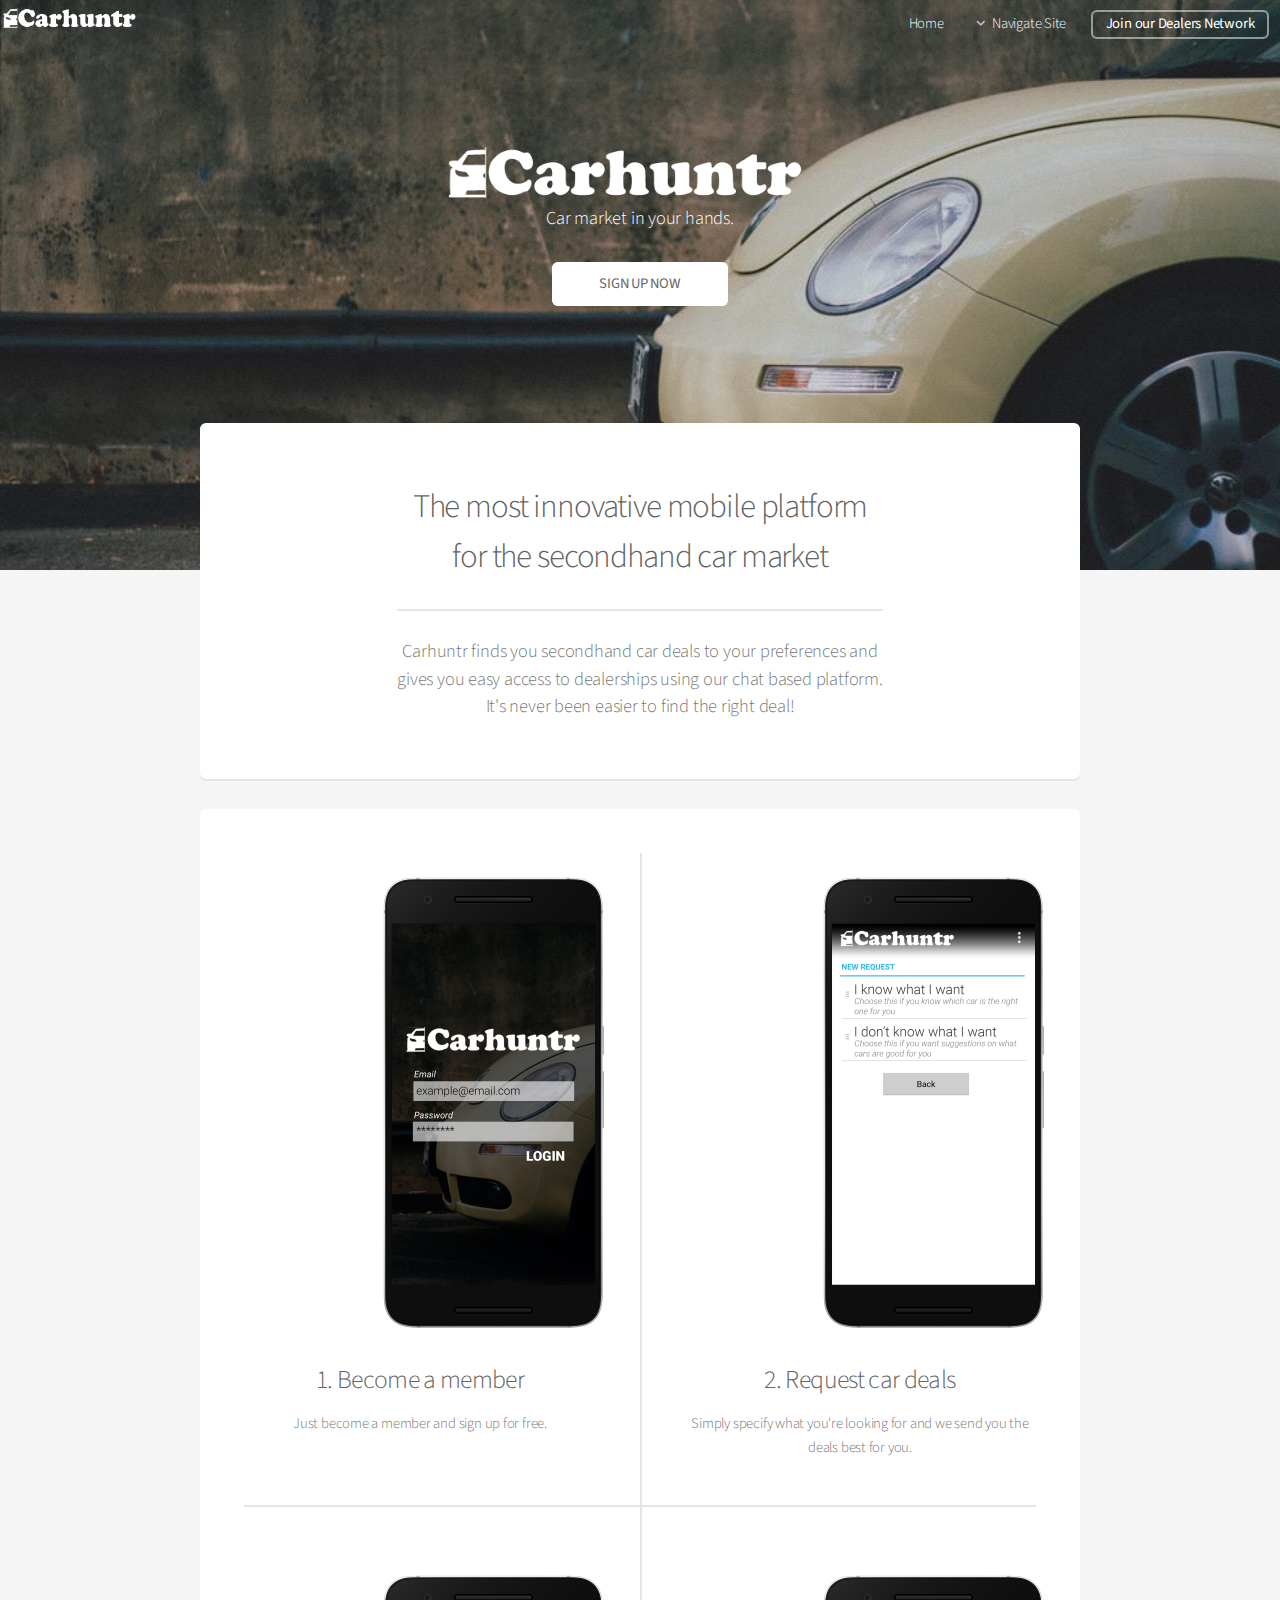
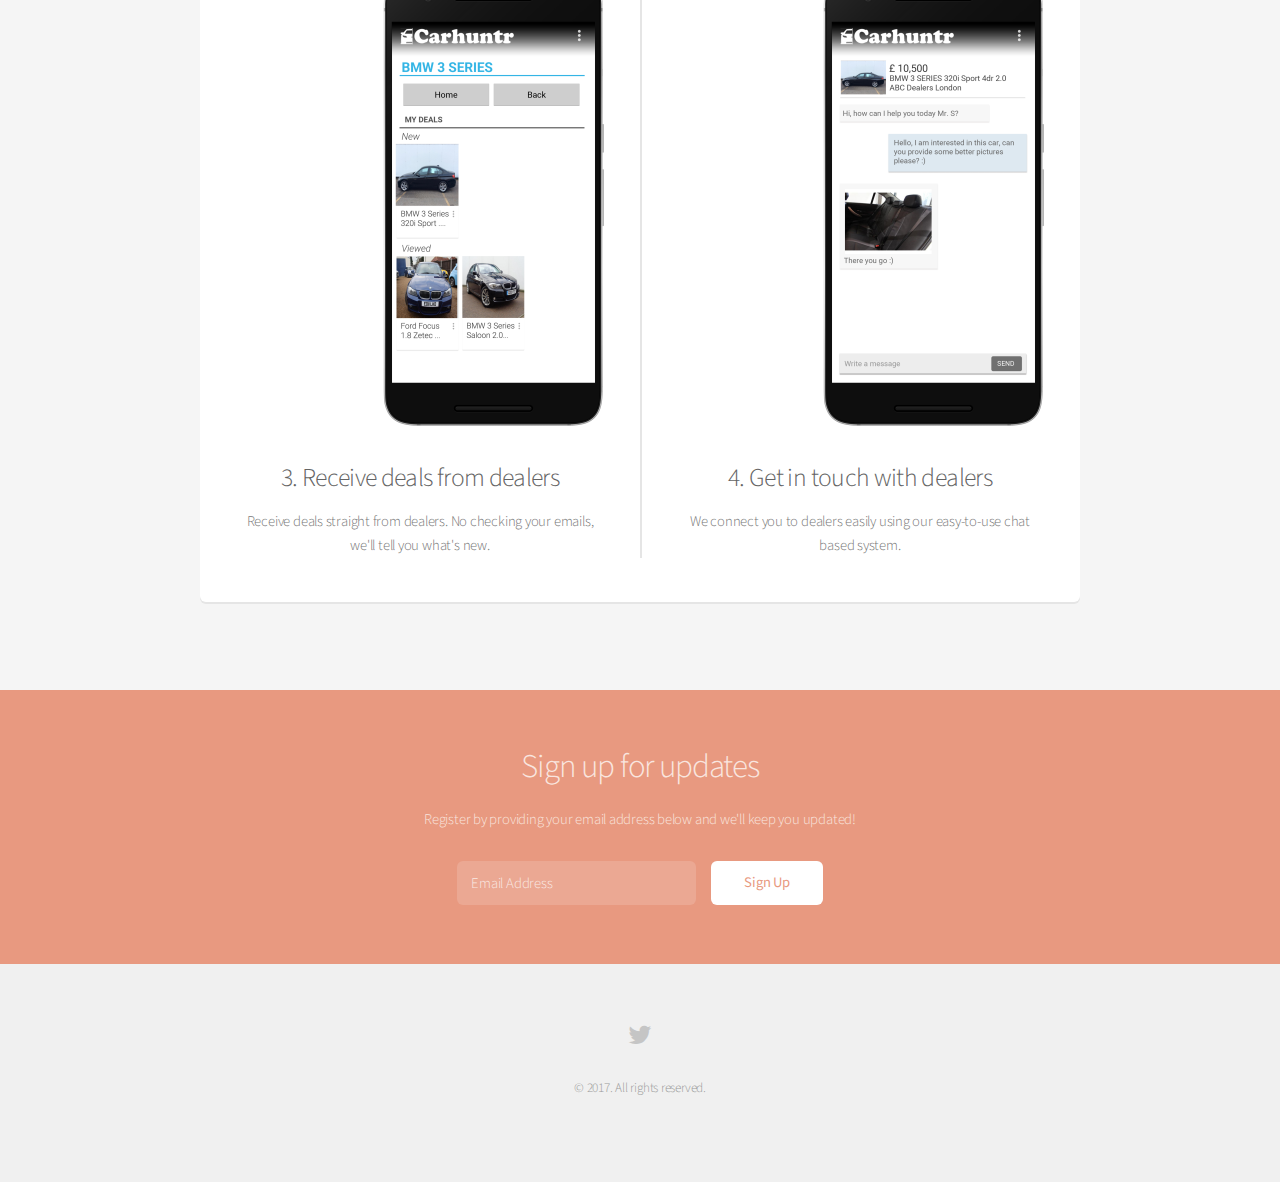
==== index.html @ e70dd23d "All new" ====
<!DOCTYPE HTML>

<html>
	<head>
		<title>HomePage - Carhuntr</title>
		<meta charset="utf-8" />
		<meta name="viewport" content="width=device-width, initial-scale=1" />
		<!--[if lte IE 8]><script src="assets/js/ie/html5shiv.js"></script><![endif]-->
		<link rel="stylesheet" href="assets/css/main.css" />
		<!--[if lte IE 8]><link rel="stylesheet" href="assets/css/ie8.css" /><![endif]-->
	</head>
	<body class="landing">
		<div id="page-wrapper">

			<!-- Header -->
				<header id="header" class="alt">
					<img src="images/logo1_bw.png" alt="Carhuntr" style="width:150px;height:20px;">
					<nav id="nav">
						<ul>
							<li><a href="index.html">Home</a></li>
							<li>
								<a href="#" class="icon fa-angle-down">Navigate Site</a>
								<ul>
									<li><a href="howitworks.html">How it works</a></li>
									<li><a href="contact.html">Contact us</a></li>
									<li><a href="about.html">About us</a></li>
								</ul>
							</li>
							<li><a href="dealersnetwork.html" class="button">Join our Dealers Network</a></li>
						</ul>
					</nav>
				</header>

			<!-- Banner -->
				<section id="banner">
					<img src="images/logo1_bw.png" alt="Carhuntr" style="width:400px;height:51px;">
					<!-- <h2>Carhuntr</h2> -->
					<p>Car market in your hands.</p>
					<ul class="actions">
						<li><a href="#cta" class="button special">SIGN UP NOW</a></li>
						<!-- <li><a href="#" class="button"> For Dealerships</a></li> -->
					</ul>
				</section>

			<!-- Main -->
				<section id="main" class="container">

					<section class="box special">
						<header class="major">
							<h2>The most innovative mobile platform
							<br />
							for the secondhand car market</h2>
							<p>Carhuntr finds you secondhand car deals to your preferences and<br />
							gives you easy access to dealerships using our chat based platform.<br />
							It's never been easier to find the right deal!</p>
						</header>
						<!-- <span class="image featured"><img src="images/cars01.jpg" alt="" /></span> -->
					</section>

					<section class="box special features">
						<div class="features-row">
							<section>
								<!-- <span class="icon major fa-bolt accent2"></span> -->
								<img src="images/loginscreen.png" alt="" style="width:500px;height:500px;">
								<h3>1. Become a member</h3>
								<p>Just become a member and sign up for free.</p>
							</section>
							<section>
								<!-- <span class="icon major fa-area-chart accent3"></span> -->
								<img src="images/requests.png" alt="" style="width:500px;height:500px;">
								<h3>2. Request car deals</h3>
								<p>Simply specify what you're looking for and we send you the deals best for you.</p>
							</section>
						</div>
						<div class="features-row">
							<section>
								<!-- <span class="icon major fa-cloud accent4"></span> -->
								<img src="images/deals.png" alt="" style="width:500px;height:500px;">
								<h3>3. Receive deals from dealers</h3>
								<p>Receive deals straight from dealers. No checking your emails, we'll tell you what's new.</p>
							</section>
							<section>
								<!-- <span class="icon major fa-lock accent5"></span> -->
								<img src="images/chats.png" alt="" style="width:500px;height:500px;">
								<h3>4. Get in touch with dealers</h3>
								<p>We connect you to dealers easily using our easy-to-use chat based system.</p>
							</section>
						</div>
					</section>
				</section>

			<!-- CTA -->
				<section id="cta">

					<h2>Sign up for updates</h2>
					<p>Register by providing your email address below and we'll keep you updated! </p>

					<form>
						<div class="row uniform 50%">
							<div class="8u 12u(mobilep)">
								<input type="email" name="email" id="email" placeholder="Email Address" />
							</div>
							<div class="4u 12u(mobilep)">
								<input type="submit" value="Sign Up" class="fit" />
							</div>
						</div>
					</form>

				</section>

			<!-- Footer -->
				<footer id="footer">
					<ul class="icons">
						<li><a href="#" class="icon fa-twitter"><span class="label">Twitter</span></a></li>
						<!-- <li><a href="#" class="icon fa-facebook"><span class="label">Facebook</span></a></li>
						<li><a href="#" class="icon fa-instagram"><span class="label">Instagram</span></a></li>
						<li><a href="#" class="icon fa-github"><span class="label">Github</span></a></li>
						<li><a href="#" class="icon fa-dribbble"><span class="label">Dribbble</span></a></li>
						<li><a href="#" class="icon fa-google-plus"><span class="label">Google+</span></a></li> -->
					</ul>
					<ul class="copyright">
						<li>&copy; 2017. All rights reserved.</li>
					</ul>
				</footer>

		</div>

		<!-- Scripts -->
			<script src="assets/js/jquery.min.js"></script>
			<script src="assets/js/jquery.dropotron.min.js"></script>
			<script src="assets/js/jquery.scrollgress.min.js"></script>
			<script src="assets/js/skel.min.js"></script>
			<script src="assets/js/util.js"></script>
			<!--[if lte IE 8]><script src="assets/js/ie/respond.min.js"></script><![endif]-->
			<script src="assets/js/main.js"></script>

	</body>
</html>
---- assets/css/main.css ----
@import url("font-awesome.min.css");
@import url("https://fonts.googleapis.com/css?family=Source+Sans+Pro:300,400,300italic,400italic");

/*
	Alpha by HTML5 UP
	html5up.net | @ajlkn
	Free for personal and commercial use under the CCA 3.0 license (html5up.net/license)
*/

/* Reset */

	html, body, div, span, applet, object, iframe, h1, h2, h3, h4, h5, h6, p, blockquote, pre, a, abbr, acronym, address, big, cite, code, del, dfn, em, img, ins, kbd, q, s, samp, small, strike, strong, sub, sup, tt, var, b, u, i, center, dl, dt, dd, ol, ul, li, fieldset, form, label, legend, table, caption, tbody, tfoot, thead, tr, th, td, article, aside, canvas, details, embed, figure, figcaption, footer, header, hgroup, menu, nav, output, ruby, section, summary, time, mark, audio, video {
		margin: 0;
		padding: 0;
		border: 0;
		font-size: 100%;
		font: inherit;
		vertical-align: baseline;
	}

	article, aside, details, figcaption, figure, footer, header, hgroup, menu, nav, section {
		display: block;
	}

	body {
		line-height: 1;
	}

	ol, ul {
		list-style: none;
	}

	blockquote, q {
		quotes: none;
	}

	blockquote:before, blockquote:after, q:before, q:after {
		content: '';
		content: none;
	}

	table {
		border-collapse: collapse;
		border-spacing: 0;
	}

	body {
		-webkit-text-size-adjust: none;
	}

/* Box Model */

	*, *:before, *:after {
		-moz-box-sizing: border-box;
		-webkit-box-sizing: border-box;
		box-sizing: border-box;
	}

/* Containers */

	.container {
		margin-left: auto;
		margin-right: auto;
	}

	.container.\31 25\25 {
		width: 100%;
		max-width: 75em;
		min-width: 60em;
	}

	.container.\37 5\25 {
		width: 45em;
	}

	.container.\35 0\25 {
		width: 30em;
	}

	.container.\32 5\25 {
		width: 15em;
	}

	.container {
		width: 60em;
	}

	@media screen and (max-width: 1680px) {

		.container.\31 25\25 {
			width: 100%;
			max-width: 75em;
			min-width: 60em;
		}

		.container.\37 5\25 {
			width: 45em;
		}

		.container.\35 0\25 {
			width: 30em;
		}

		.container.\32 5\25 {
			width: 15em;
		}

		.container {
			width: 60em;
		}

	}

	@media screen and (max-width: 1280px) {

		.container.\31 25\25 {
			width: 100%;
			max-width: 75em;
			min-width: 60em;
		}

		.container.\37 5\25 {
			width: 45em;
		}

		.container.\35 0\25 {
			width: 30em;
		}

		.container.\32 5\25 {
			width: 15em;
		}

		.container {
			width: 60em;
		}

	}

	@media screen and (max-width: 980px) {

		.container.\31 25\25 {
			width: 100%;
			max-width: 112.5%;
			min-width: 90%;
		}

		.container.\37 5\25 {
			width: 67.5%;
		}

		.container.\35 0\25 {
			width: 45%;
		}

		.container.\32 5\25 {
			width: 22.5%;
		}

		.container {
			width: 90%;
		}

	}

	@media screen and (max-width: 840px) {

		.container.\31 25\25 {
			width: 100%;
			max-width: 112.5%;
			min-width: 90%;
		}

		.container.\37 5\25 {
			width: 67.5%;
		}

		.container.\35 0\25 {
			width: 45%;
		}

		.container.\32 5\25 {
			width: 22.5%;
		}

		.container {
			width: 90% !important;
		}

	}

	@media screen and (max-width: 736px) {

		.container.\31 25\25 {
			width: 100%;
			max-width: 125%;
			min-width: 100%;
		}

		.container.\37 5\25 {
			width: 75%;
		}

		.container.\35 0\25 {
			width: 50%;
		}

		.container.\32 5\25 {
			width: 25%;
		}

		.container {
			width: 100% !important;
		}

	}

	@media screen and (max-width: 480px) {

		.container.\31 25\25 {
			width: 100%;
			max-width: 125%;
			min-width: 100%;
		}

		.container.\37 5\25 {
			width: 75%;
		}

		.container.\35 0\25 {
			width: 50%;
		}

		.container.\32 5\25 {
			width: 25%;
		}

		.container {
			width: 100% !important;
		}

	}

/* Grid */

	.row {
		border-bottom: solid 1px transparent;
		-moz-box-sizing: border-box;
		-webkit-box-sizing: border-box;
		box-sizing: border-box;
	}

	.row > * {
		float: left;
		-moz-box-sizing: border-box;
		-webkit-box-sizing: border-box;
		box-sizing: border-box;
	}

	.row:after, .row:before {
		content: '';
		display: block;
		clear: both;
		height: 0;
	}

	.row.uniform > * > :first-child {
		margin-top: 0;
	}

	.row.uniform > * > :last-child {
		margin-bottom: 0;
	}

	.row.\30 \25 > * {
		padding: 0 0 0 0em;
	}

	.row.\30 \25 {
		margin: 0 0 -1px 0em;
	}

	.row.uniform.\30 \25 > * {
		padding: 0em 0 0 0em;
	}

	.row.uniform.\30 \25 {
		margin: 0em 0 -1px 0em;
	}

	.row > * {
		padding: 0 0 0 2em;
	}

	.row {
		margin: 0 0 -1px -2em;
	}

	.row.uniform > * {
		padding: 2em 0 0 2em;
	}

	.row.uniform {
		margin: -2em 0 -1px -2em;
	}

	.row.\32 00\25 > * {
		padding: 0 0 0 4em;
	}

	.row.\32 00\25 {
		margin: 0 0 -1px -4em;
	}

	.row.uniform.\32 00\25 > * {
		padding: 4em 0 0 4em;
	}

	.row.uniform.\32 00\25 {
		margin: -4em 0 -1px -4em;
	}

	.row.\31 50\25 > * {
		padding: 0 0 0 3em;
	}

	.row.\31 50\25 {
		margin: 0 0 -1px -3em;
	}

	.row.uniform.\31 50\25 > * {
		padding: 3em 0 0 3em;
	}

	.row.uniform.\31 50\25 {
		margin: -3em 0 -1px -3em;
	}

	.row.\35 0\25 > * {
		padding: 0 0 0 1em;
	}

	.row.\35 0\25 {
		margin: 0 0 -1px -1em;
	}

	.row.uniform.\35 0\25 > * {
		padding: 1em 0 0 1em;
	}

	.row.uniform.\35 0\25 {
		margin: -1em 0 -1px -1em;
	}

	.row.\32 5\25 > * {
		padding: 0 0 0 0.5em;
	}

	.row.\32 5\25 {
		margin: 0 0 -1px -0.5em;
	}

	.row.uniform.\32 5\25 > * {
		padding: 0.5em 0 0 0.5em;
	}

	.row.uniform.\32 5\25 {
		margin: -0.5em 0 -1px -0.5em;
	}

	.\31 2u, .\31 2u\24 {
		width: 100%;
		clear: none;
		margin-left: 0;
	}

	.\31 1u, .\31 1u\24 {
		width: 91.6666666667%;
		clear: none;
		margin-left: 0;
	}

	.\31 0u, .\31 0u\24 {
		width: 83.3333333333%;
		clear: none;
		margin-left: 0;
	}

	.\39 u, .\39 u\24 {
		width: 75%;
		clear: none;
		margin-left: 0;
	}

	.\38 u, .\38 u\24 {
		width: 66.6666666667%;
		clear: none;
		margin-left: 0;
	}

	.\37 u, .\37 u\24 {
		width: 58.3333333333%;
		clear: none;
		margin-left: 0;
	}

	.\36 u, .\36 u\24 {
		width: 50%;
		clear: none;
		margin-left: 0;
	}

	.\35 u, .\35 u\24 {
		width: 41.6666666667%;
		clear: none;
		margin-left: 0;
	}

	.\34 u, .\34 u\24 {
		width: 33.3333333333%;
		clear: none;
		margin-left: 0;
	}

	.\33 u, .\33 u\24 {
		width: 25%;
		clear: none;
		margin-left: 0;
	}

	.\32 u, .\32 u\24 {
		width: 16.6666666667%;
		clear: none;
		margin-left: 0;
	}

	.\31 u, .\31 u\24 {
		width: 8.3333333333%;
		clear: none;
		margin-left: 0;
	}

	.\31 2u\24 + *,
	.\31 1u\24 + *,
	.\31 0u\24 + *,
	.\39 u\24 + *,
	.\38 u\24 + *,
	.\37 u\24 + *,
	.\36 u\24 + *,
	.\35 u\24 + *,
	.\34 u\24 + *,
	.\33 u\24 + *,
	.\32 u\24 + *,
	.\31 u\24 + * {
		clear: left;
	}

	.\-11u {
		margin-left: 91.66667%;
	}

	.\-10u {
		margin-left: 83.33333%;
	}

	.\-9u {
		margin-left: 75%;
	}

	.\-8u {
		margin-left: 66.66667%;
	}

	.\-7u {
		margin-left: 58.33333%;
	}

	.\-6u {
		margin-left: 50%;
	}

	.\-5u {
		margin-left: 41.66667%;
	}

	.\-4u {
		margin-left: 33.33333%;
	}

	.\-3u {
		margin-left: 25%;
	}

	.\-2u {
		margin-left: 16.66667%;
	}

	.\-1u {
		margin-left: 8.33333%;
	}

	@media screen and (max-width: 1680px) {

		.row > * {
			padding: 0 0 0 2em;
		}

		.row {
			margin: 0 0 -1px -2em;
		}

		.row.uniform > * {
			padding: 2em 0 0 2em;
		}

		.row.uniform {
			margin: -2em 0 -1px -2em;
		}

		.row.\32 00\25 > * {
			padding: 0 0 0 4em;
		}

		.row.\32 00\25 {
			margin: 0 0 -1px -4em;
		}

		.row.uniform.\32 00\25 > * {
			padding: 4em 0 0 4em;
		}

		.row.uniform.\32 00\25 {
			margin: -4em 0 -1px -4em;
		}

		.row.\31 50\25 > * {
			padding: 0 0 0 3em;
		}

		.row.\31 50\25 {
			margin: 0 0 -1px -3em;
		}

		.row.uniform.\31 50\25 > * {
			padding: 3em 0 0 3em;
		}

		.row.uniform.\31 50\25 {
			margin: -3em 0 -1px -3em;
		}

		.row.\35 0\25 > * {
			padding: 0 0 0 1em;
		}

		.row.\35 0\25 {
			margin: 0 0 -1px -1em;
		}

		.row.uniform.\35 0\25 > * {
			padding: 1em 0 0 1em;
		}

		.row.uniform.\35 0\25 {
			margin: -1em 0 -1px -1em;
		}

		.row.\32 5\25 > * {
			padding: 0 0 0 0.5em;
		}

		.row.\32 5\25 {
			margin: 0 0 -1px -0.5em;
		}

		.row.uniform.\32 5\25 > * {
			padding: 0.5em 0 0 0.5em;
		}

		.row.uniform.\32 5\25 {
			margin: -0.5em 0 -1px -0.5em;
		}

		.\31 2u\28wide\29, .\31 2u\24\28wide\29 {
			width: 100%;
			clear: none;
			margin-left: 0;
		}

		.\31 1u\28wide\29, .\31 1u\24\28wide\29 {
			width: 91.6666666667%;
			clear: none;
			margin-left: 0;
		}

		.\31 0u\28wide\29, .\31 0u\24\28wide\29 {
			width: 83.3333333333%;
			clear: none;
			margin-left: 0;
		}

		.\39 u\28wide\29, .\39 u\24\28wide\29 {
			width: 75%;
			clear: none;
			margin-left: 0;
		}

		.\38 u\28wide\29, .\38 u\24\28wide\29 {
			width: 66.6666666667%;
			clear: none;
			margin-left: 0;
		}

		.\37 u\28wide\29, .\37 u\24\28wide\29 {
			width: 58.3333333333%;
			clear: none;
			margin-left: 0;
		}

		.\36 u\28wide\29, .\36 u\24\28wide\29 {
			width: 50%;
			clear: none;
			margin-left: 0;
		}

		.\35 u\28wide\29, .\35 u\24\28wide\29 {
			width: 41.6666666667%;
			clear: none;
			margin-left: 0;
		}

		.\34 u\28wide\29, .\34 u\24\28wide\29 {
			width: 33.3333333333%;
			clear: none;
			margin-left: 0;
		}

		.\33 u\28wide\29, .\33 u\24\28wide\29 {
			width: 25%;
			clear: none;
			margin-left: 0;
		}

		.\32 u\28wide\29, .\32 u\24\28wide\29 {
			width: 16.6666666667%;
			clear: none;
			margin-left: 0;
		}

		.\31 u\28wide\29, .\31 u\24\28wide\29 {
			width: 8.3333333333%;
			clear: none;
			margin-left: 0;
		}

		.\31 2u\24\28wide\29 + *,
		.\31 1u\24\28wide\29 + *,
		.\31 0u\24\28wide\29 + *,
		.\39 u\24\28wide\29 + *,
		.\38 u\24\28wide\29 + *,
		.\37 u\24\28wide\29 + *,
		.\36 u\24\28wide\29 + *,
		.\35 u\24\28wide\29 + *,
		.\34 u\24\28wide\29 + *,
		.\33 u\24\28wide\29 + *,
		.\32 u\24\28wide\29 + *,
		.\31 u\24\28wide\29 + * {
			clear: left;
		}

		.\-11u\28wide\29 {
			margin-left: 91.66667%;
		}

		.\-10u\28wide\29 {
			margin-left: 83.33333%;
		}

		.\-9u\28wide\29 {
			margin-left: 75%;
		}

		.\-8u\28wide\29 {
			margin-left: 66.66667%;
		}

		.\-7u\28wide\29 {
			margin-left: 58.33333%;
		}

		.\-6u\28wide\29 {
			margin-left: 50%;
		}

		.\-5u\28wide\29 {
			margin-left: 41.66667%;
		}

		.\-4u\28wide\29 {
			margin-left: 33.33333%;
		}

		.\-3u\28wide\29 {
			margin-left: 25%;
		}

		.\-2u\28wide\29 {
			margin-left: 16.66667%;
		}

		.\-1u\28wide\29 {
			margin-left: 8.33333%;
		}

	}

	@media screen and (max-width: 1280px) {

		.row > * {
			padding: 0 0 0 2em;
		}

		.row {
			margin: 0 0 -1px -2em;
		}

		.row.uniform > * {
			padding: 2em 0 0 2em;
		}

		.row.uniform {
			margin: -2em 0 -1px -2em;
		}

		.row.\32 00\25 > * {
			padding: 0 0 0 4em;
		}

		.row.\32 00\25 {
			margin: 0 0 -1px -4em;
		}

		.row.uniform.\32 00\25 > * {
			padding: 4em 0 0 4em;
		}

		.row.uniform.\32 00\25 {
			margin: -4em 0 -1px -4em;
		}

		.row.\31 50\25 > * {
			padding: 0 0 0 3em;
		}

		.row.\31 50\25 {
			margin: 0 0 -1px -3em;
		}

		.row.uniform.\31 50\25 > * {
			padding: 3em 0 0 3em;
		}

		.row.uniform.\31 50\25 {
			margin: -3em 0 -1px -3em;
		}

		.row.\35 0\25 > * {
			padding: 0 0 0 1em;
		}

		.row.\35 0\25 {
			margin: 0 0 -1px -1em;
		}

		.row.uniform.\35 0\25 > * {
			padding: 1em 0 0 1em;
		}

		.row.uniform.\35 0\25 {
			margin: -1em 0 -1px -1em;
		}

		.row.\32 5\25 > * {
			padding: 0 0 0 0.5em;
		}

		.row.\32 5\25 {
			margin: 0 0 -1px -0.5em;
		}

		.row.uniform.\32 5\25 > * {
			padding: 0.5em 0 0 0.5em;
		}

		.row.uniform.\32 5\25 {
			margin: -0.5em 0 -1px -0.5em;
		}

		.\31 2u\28normal\29, .\31 2u\24\28normal\29 {
			width: 100%;
			clear: none;
			margin-left: 0;
		}

		.\31 1u\28normal\29, .\31 1u\24\28normal\29 {
			width: 91.6666666667%;
			clear: none;
			margin-left: 0;
		}

		.\31 0u\28normal\29, .\31 0u\24\28normal\29 {
			width: 83.3333333333%;
			clear: none;
			margin-left: 0;
		}

		.\39 u\28normal\29, .\39 u\24\28normal\29 {
			width: 75%;
			clear: none;
			margin-left: 0;
		}

		.\38 u\28normal\29, .\38 u\24\28normal\29 {
			width: 66.6666666667%;
			clear: none;
			margin-left: 0;
		}

		.\37 u\28normal\29, .\37 u\24\28normal\29 {
			width: 58.3333333333%;
			clear: none;
			margin-left: 0;
		}

		.\36 u\28normal\29, .\36 u\24\28normal\29 {
			width: 50%;
			clear: none;
			margin-left: 0;
		}

		.\35 u\28normal\29, .\35 u\24\28normal\29 {
			width: 41.6666666667%;
			clear: none;
			margin-left: 0;
		}

		.\34 u\28normal\29, .\34 u\24\28normal\29 {
			width: 33.3333333333%;
			clear: none;
			margin-left: 0;
		}

		.\33 u\28normal\29, .\33 u\24\28normal\29 {
			width: 25%;
			clear: none;
			margin-left: 0;
		}

		.\32 u\28normal\29, .\32 u\24\28normal\29 {
			width: 16.6666666667%;
			clear: none;
			margin-left: 0;
		}

		.\31 u\28normal\29, .\31 u\24\28normal\29 {
			width: 8.3333333333%;
			clear: none;
			margin-left: 0;
		}

		.\31 2u\24\28normal\29 + *,
		.\31 1u\24\28normal\29 + *,
		.\31 0u\24\28normal\29 + *,
		.\39 u\24\28normal\29 + *,
		.\38 u\24\28normal\29 + *,
		.\37 u\24\28normal\29 + *,
		.\36 u\24\28normal\29 + *,
		.\35 u\24\28normal\29 + *,
		.\34 u\24\28normal\29 + *,
		.\33 u\24\28normal\29 + *,
		.\32 u\24\28normal\29 + *,
		.\31 u\24\28normal\29 + * {
			clear: left;
		}

		.\-11u\28normal\29 {
			margin-left: 91.66667%;
		}

		.\-10u\28normal\29 {
			margin-left: 83.33333%;
		}

		.\-9u\28normal\29 {
			margin-left: 75%;
		}

		.\-8u\28normal\29 {
			margin-left: 66.66667%;
		}

		.\-7u\28normal\29 {
			margin-left: 58.33333%;
		}

		.\-6u\28normal\29 {
			margin-left: 50%;
		}

		.\-5u\28normal\29 {
			margin-left: 41.66667%;
		}

		.\-4u\28normal\29 {
			margin-left: 33.33333%;
		}

		.\-3u\28normal\29 {
			margin-left: 25%;
		}

		.\-2u\28normal\29 {
			margin-left: 16.66667%;
		}

		.\-1u\28normal\29 {
			margin-left: 8.33333%;
		}

	}

	@media screen and (max-width: 980px) {

		.row > * {
			padding: 0 0 0 2em;
		}

		.row {
			margin: 0 0 -1px -2em;
		}

		.row.uniform > * {
			padding: 2em 0 0 2em;
		}

		.row.uniform {
			margin: -2em 0 -1px -2em;
		}

		.row.\32 00\25 > * {
			padding: 0 0 0 4em;
		}

		.row.\32 00\25 {
			margin: 0 0 -1px -4em;
		}

		.row.uniform.\32 00\25 > * {
			padding: 4em 0 0 4em;
		}

		.row.uniform.\32 00\25 {
			margin: -4em 0 -1px -4em;
		}

		.row.\31 50\25 > * {
			padding: 0 0 0 3em;
		}

		.row.\31 50\25 {
			margin: 0 0 -1px -3em;
		}

		.row.uniform.\31 50\25 > * {
			padding: 3em 0 0 3em;
		}

		.row.uniform.\31 50\25 {
			margin: -3em 0 -1px -3em;
		}

		.row.\35 0\25 > * {
			padding: 0 0 0 1em;
		}

		.row.\35 0\25 {
			margin: 0 0 -1px -1em;
		}

		.row.uniform.\35 0\25 > * {
			padding: 1em 0 0 1em;
		}

		.row.uniform.\35 0\25 {
			margin: -1em 0 -1px -1em;
		}

		.row.\32 5\25 > * {
			padding: 0 0 0 0.5em;
		}

		.row.\32 5\25 {
			margin: 0 0 -1px -0.5em;
		}

		.row.uniform.\32 5\25 > * {
			padding: 0.5em 0 0 0.5em;
		}

		.row.uniform.\32 5\25 {
			margin: -0.5em 0 -1px -0.5em;
		}

		.\31 2u\28narrow\29, .\31 2u\24\28narrow\29 {
			width: 100%;
			clear: none;
			margin-left: 0;
		}

		.\31 1u\28narrow\29, .\31 1u\24\28narrow\29 {
			width: 91.6666666667%;
			clear: none;
			margin-left: 0;
		}

		.\31 0u\28narrow\29, .\31 0u\24\28narrow\29 {
			width: 83.3333333333%;
			clear: none;
			margin-left: 0;
		}

		.\39 u\28narrow\29, .\39 u\24\28narrow\29 {
			width: 75%;
			clear: none;
			margin-left: 0;
		}

		.\38 u\28narrow\29, .\38 u\24\28narrow\29 {
			width: 66.6666666667%;
			clear: none;
			margin-left: 0;
		}

		.\37 u\28narrow\29, .\37 u\24\28narrow\29 {
			width: 58.3333333333%;
			clear: none;
			margin-left: 0;
		}

		.\36 u\28narrow\29, .\36 u\24\28narrow\29 {
			width: 50%;
			clear: none;
			margin-left: 0;
		}

		.\35 u\28narrow\29, .\35 u\24\28narrow\29 {
			width: 41.6666666667%;
			clear: none;
			margin-left: 0;
		}

		.\34 u\28narrow\29, .\34 u\24\28narrow\29 {
			width: 33.3333333333%;
			clear: none;
			margin-left: 0;
		}

		.\33 u\28narrow\29, .\33 u\24\28narrow\29 {
			width: 25%;
			clear: none;
			margin-left: 0;
		}

		.\32 u\28narrow\29, .\32 u\24\28narrow\29 {
			width: 16.6666666667%;
			clear: none;
			margin-left: 0;
		}

		.\31 u\28narrow\29, .\31 u\24\28narrow\29 {
			width: 8.3333333333%;
			clear: none;
			margin-left: 0;
		}

		.\31 2u\24\28narrow\29 + *,
		.\31 1u\24\28narrow\29 + *,
		.\31 0u\24\28narrow\29 + *,
		.\39 u\24\28narrow\29 + *,
		.\38 u\24\28narrow\29 + *,
		.\37 u\24\28narrow\29 + *,
		.\36 u\24\28narrow\29 + *,
		.\35 u\24\28narrow\29 + *,
		.\34 u\24\28narrow\29 + *,
		.\33 u\24\28narrow\29 + *,
		.\32 u\24\28narrow\29 + *,
		.\31 u\24\28narrow\29 + * {
			clear: left;
		}

		.\-11u\28narrow\29 {
			margin-left: 91.66667%;
		}

		.\-10u\28narrow\29 {
			margin-left: 83.33333%;
		}

		.\-9u\28narrow\29 {
			margin-left: 75%;
		}

		.\-8u\28narrow\29 {
			margin-left: 66.66667%;
		}

		.\-7u\28narrow\29 {
			margin-left: 58.33333%;
		}

		.\-6u\28narrow\29 {
			margin-left: 50%;
		}

		.\-5u\28narrow\29 {
			margin-left: 41.66667%;
		}

		.\-4u\28narrow\29 {
			margin-left: 33.33333%;
		}

		.\-3u\28narrow\29 {
			margin-left: 25%;
		}

		.\-2u\28narrow\29 {
			margin-left: 16.66667%;
		}

		.\-1u\28narrow\29 {
			margin-left: 8.33333%;
		}

	}

	@media screen and (max-width: 840px) {

		.row > * {
			padding: 0 0 0 2em;
		}

		.row {
			margin: 0 0 -1px -2em;
		}

		.row.uniform > * {
			padding: 2em 0 0 2em;
		}

		.row.uniform {
			margin: -2em 0 -1px -2em;
		}

		.row.\32 00\25 > * {
			padding: 0 0 0 4em;
		}

		.row.\32 00\25 {
			margin: 0 0 -1px -4em;
		}

		.row.uniform.\32 00\25 > * {
			padding: 4em 0 0 4em;
		}

		.row.uniform.\32 00\25 {
			margin: -4em 0 -1px -4em;
		}

		.row.\31 50\25 > * {
			padding: 0 0 0 3em;
		}

		.row.\31 50\25 {
			margin: 0 0 -1px -3em;
		}

		.row.uniform.\31 50\25 > * {
			padding: 3em 0 0 3em;
		}

		.row.uniform.\31 50\25 {
			margin: -3em 0 -1px -3em;
		}

		.row.\35 0\25 > * {
			padding: 0 0 0 1em;
		}

		.row.\35 0\25 {
			margin: 0 0 -1px -1em;
		}

		.row.uniform.\35 0\25 > * {
			padding: 1em 0 0 1em;
		}

		.row.uniform.\35 0\25 {
			margin: -1em 0 -1px -1em;
		}

		.row.\32 5\25 > * {
			padding: 0 0 0 0.5em;
		}

		.row.\32 5\25 {
			margin: 0 0 -1px -0.5em;
		}

		.row.uniform.\32 5\25 > * {
			padding: 0.5em 0 0 0.5em;
		}

		.row.uniform.\32 5\25 {
			margin: -0.5em 0 -1px -0.5em;
		}

		.\31 2u\28narrower\29, .\31 2u\24\28narrower\29 {
			width: 100%;
			clear: none;
			margin-left: 0;
		}

		.\31 1u\28narrower\29, .\31 1u\24\28narrower\29 {
			width: 91.6666666667%;
			clear: none;
			margin-left: 0;
		}

		.\31 0u\28narrower\29, .\31 0u\24\28narrower\29 {
			width: 83.3333333333%;
			clear: none;
			margin-left: 0;
		}

		.\39 u\28narrower\29, .\39 u\24\28narrower\29 {
			width: 75%;
			clear: none;
			margin-left: 0;
		}

		.\38 u\28narrower\29, .\38 u\24\28narrower\29 {
			width: 66.6666666667%;
			clear: none;
			margin-left: 0;
		}

		.\37 u\28narrower\29, .\37 u\24\28narrower\29 {
			width: 58.3333333333%;
			clear: none;
			margin-left: 0;
		}

		.\36 u\28narrower\29, .\36 u\24\28narrower\29 {
			width: 50%;
			clear: none;
			margin-left: 0;
		}

		.\35 u\28narrower\29, .\35 u\24\28narrower\29 {
			width: 41.6666666667%;
			clear: none;
			margin-left: 0;
		}

		.\34 u\28narrower\29, .\34 u\24\28narrower\29 {
			width: 33.3333333333%;
			clear: none;
			margin-left: 0;
		}

		.\33 u\28narrower\29, .\33 u\24\28narrower\29 {
			width: 25%;
			clear: none;
			margin-left: 0;
		}

		.\32 u\28narrower\29, .\32 u\24\28narrower\29 {
			width: 16.6666666667%;
			clear: none;
			margin-left: 0;
		}

		.\31 u\28narrower\29, .\31 u\24\28narrower\29 {
			width: 8.3333333333%;
			clear: none;
			margin-left: 0;
		}

		.\31 2u\24\28narrower\29 + *,
		.\31 1u\24\28narrower\29 + *,
		.\31 0u\24\28narrower\29 + *,
		.\39 u\24\28narrower\29 + *,
		.\38 u\24\28narrower\29 + *,
		.\37 u\24\28narrower\29 + *,
		.\36 u\24\28narrower\29 + *,
		.\35 u\24\28narrower\29 + *,
		.\34 u\24\28narrower\29 + *,
		.\33 u\24\28narrower\29 + *,
		.\32 u\24\28narrower\29 + *,
		.\31 u\24\28narrower\29 + * {
			clear: left;
		}

		.\-11u\28narrower\29 {
			margin-left: 91.66667%;
		}

		.\-10u\28narrower\29 {
			margin-left: 83.33333%;
		}

		.\-9u\28narrower\29 {
			margin-left: 75%;
		}

		.\-8u\28narrower\29 {
			margin-left: 66.66667%;
		}

		.\-7u\28narrower\29 {
			margin-left: 58.33333%;
		}

		.\-6u\28narrower\29 {
			margin-left: 50%;
		}

		.\-5u\28narrower\29 {
			margin-left: 41.66667%;
		}

		.\-4u\28narrower\29 {
			margin-left: 33.33333%;
		}

		.\-3u\28narrower\29 {
			margin-left: 25%;
		}

		.\-2u\28narrower\29 {
			margin-left: 16.66667%;
		}

		.\-1u\28narrower\29 {
			margin-left: 8.33333%;
		}

	}

	@media screen and (max-width: 736px) {

		.row > * {
			padding: 0 0 0 2em;
		}

		.row {
			margin: 0 0 -1px -2em;
		}

		.row.uniform > * {
			padding: 2em 0 0 2em;
		}

		.row.uniform {
			margin: -2em 0 -1px -2em;
		}

		.row.\32 00\25 > * {
			padding: 0 0 0 4em;
		}

		.row.\32 00\25 {
			margin: 0 0 -1px -4em;
		}

		.row.uniform.\32 00\25 > * {
			padding: 4em 0 0 4em;
		}

		.row.uniform.\32 00\25 {
			margin: -4em 0 -1px -4em;
		}

		.row.\31 50\25 > * {
			padding: 0 0 0 3em;
		}

		.row.\31 50\25 {
			margin: 0 0 -1px -3em;
		}

		.row.uniform.\31 50\25 > * {
			padding: 3em 0 0 3em;
		}

		.row.uniform.\31 50\25 {
			margin: -3em 0 -1px -3em;
		}

		.row.\35 0\25 > * {
			padding: 0 0 0 1em;
		}

		.row.\35 0\25 {
			margin: 0 0 -1px -1em;
		}

		.row.uniform.\35 0\25 > * {
			padding: 1em 0 0 1em;
		}

		.row.uniform.\35 0\25 {
			margin: -1em 0 -1px -1em;
		}

		.row.\32 5\25 > * {
			padding: 0 0 0 0.5em;
		}

		.row.\32 5\25 {
			margin: 0 0 -1px -0.5em;
		}

		.row.uniform.\32 5\25 > * {
			padding: 0.5em 0 0 0.5em;
		}

		.row.uniform.\32 5\25 {
			margin: -0.5em 0 -1px -0.5em;
		}

		.\31 2u\28mobile\29, .\31 2u\24\28mobile\29 {
			width: 100%;
			clear: none;
			margin-left: 0;
		}

		.\31 1u\28mobile\29, .\31 1u\24\28mobile\29 {
			width: 91.6666666667%;
			clear: none;
			margin-left: 0;
		}

		.\31 0u\28mobile\29, .\31 0u\24\28mobile\29 {
			width: 83.3333333333%;
			clear: none;
			margin-left: 0;
		}

		.\39 u\28mobile\29, .\39 u\24\28mobile\29 {
			width: 75%;
			clear: none;
			margin-left: 0;
		}

		.\38 u\28mobile\29, .\38 u\24\28mobile\29 {
			width: 66.6666666667%;
			clear: none;
			margin-left: 0;
		}

		.\37 u\28mobile\29, .\37 u\24\28mobile\29 {
			width: 58.3333333333%;
			clear: none;
			margin-left: 0;
		}

		.\36 u\28mobile\29, .\36 u\24\28mobile\29 {
			width: 50%;
			clear: none;
			margin-left: 0;
		}

		.\35 u\28mobile\29, .\35 u\24\28mobile\29 {
			width: 41.6666666667%;
			clear: none;
			margin-left: 0;
		}

		.\34 u\28mobile\29, .\34 u\24\28mobile\29 {
			width: 33.3333333333%;
			clear: none;
			margin-left: 0;
		}

		.\33 u\28mobile\29, .\33 u\24\28mobile\29 {
			width: 25%;
			clear: none;
			margin-left: 0;
		}

		.\32 u\28mobile\29, .\32 u\24\28mobile\29 {
			width: 16.6666666667%;
			clear: none;
			margin-left: 0;
		}

		.\31 u\28mobile\29, .\31 u\24\28mobile\29 {
			width: 8.3333333333%;
			clear: none;
			margin-left: 0;
		}

		.\31 2u\24\28mobile\29 + *,
		.\31 1u\24\28mobile\29 + *,
		.\31 0u\24\28mobile\29 + *,
		.\39 u\24\28mobile\29 + *,
		.\38 u\24\28mobile\29 + *,
		.\37 u\24\28mobile\29 + *,
		.\36 u\24\28mobile\29 + *,
		.\35 u\24\28mobile\29 + *,
		.\34 u\24\28mobile\29 + *,
		.\33 u\24\28mobile\29 + *,
		.\32 u\24\28mobile\29 + *,
		.\31 u\24\28mobile\29 + * {
			clear: left;
		}

		.\-11u\28mobile\29 {
			margin-left: 91.66667%;
		}

		.\-10u\28mobile\29 {
			margin-left: 83.33333%;
		}

		.\-9u\28mobile\29 {
			margin-left: 75%;
		}

		.\-8u\28mobile\29 {
			margin-left: 66.66667%;
		}

		.\-7u\28mobile\29 {
			margin-left: 58.33333%;
		}

		.\-6u\28mobile\29 {
			margin-left: 50%;
		}

		.\-5u\28mobile\29 {
			margin-left: 41.66667%;
		}

		.\-4u\28mobile\29 {
			margin-left: 33.33333%;
		}

		.\-3u\28mobile\29 {
			margin-left: 25%;
		}

		.\-2u\28mobile\29 {
			margin-left: 16.66667%;
		}

		.\-1u\28mobile\29 {
			margin-left: 8.33333%;
		}

	}

	@media screen and (max-width: 480px) {

		.row > * {
			padding: 0 0 0 2em;
		}

		.row {
			margin: 0 0 -1px -2em;
		}

		.row.uniform > * {
			padding: 2em 0 0 2em;
		}

		.row.uniform {
			margin: -2em 0 -1px -2em;
		}

		.row.\32 00\25 > * {
			padding: 0 0 0 4em;
		}

		.row.\32 00\25 {
			margin: 0 0 -1px -4em;
		}

		.row.uniform.\32 00\25 > * {
			padding: 4em 0 0 4em;
		}

		.row.uniform.\32 00\25 {
			margin: -4em 0 -1px -4em;
		}

		.row.\31 50\25 > * {
			padding: 0 0 0 3em;
		}

		.row.\31 50\25 {
			margin: 0 0 -1px -3em;
		}

		.row.uniform.\31 50\25 > * {
			padding: 3em 0 0 3em;
		}

		.row.uniform.\31 50\25 {
			margin: -3em 0 -1px -3em;
		}

		.row.\35 0\25 > * {
			padding: 0 0 0 1em;
		}

		.row.\35 0\25 {
			margin: 0 0 -1px -1em;
		}

		.row.uniform.\35 0\25 > * {
			padding: 1em 0 0 1em;
		}

		.row.uniform.\35 0\25 {
			margin: -1em 0 -1px -1em;
		}

		.row.\32 5\25 > * {
			padding: 0 0 0 0.5em;
		}

		.row.\32 5\25 {
			margin: 0 0 -1px -0.5em;
		}

		.row.uniform.\32 5\25 > * {
			padding: 0.5em 0 0 0.5em;
		}

		.row.uniform.\32 5\25 {
			margin: -0.5em 0 -1px -0.5em;
		}

		.\31 2u\28mobilep\29, .\31 2u\24\28mobilep\29 {
			width: 100%;
			clear: none;
			margin-left: 0;
		}

		.\31 1u\28mobilep\29, .\31 1u\24\28mobilep\29 {
			width: 91.6666666667%;
			clear: none;
			margin-left: 0;
		}

		.\31 0u\28mobilep\29, .\31 0u\24\28mobilep\29 {
			width: 83.3333333333%;
			clear: none;
			margin-left: 0;
		}

		.\39 u\28mobilep\29, .\39 u\24\28mobilep\29 {
			width: 75%;
			clear: none;
			margin-left: 0;
		}

		.\38 u\28mobilep\29, .\38 u\24\28mobilep\29 {
			width: 66.6666666667%;
			clear: none;
			margin-left: 0;
		}

		.\37 u\28mobilep\29, .\37 u\24\28mobilep\29 {
			width: 58.3333333333%;
			clear: none;
			margin-left: 0;
		}

		.\36 u\28mobilep\29, .\36 u\24\28mobilep\29 {
			width: 50%;
			clear: none;
			margin-left: 0;
		}

		.\35 u\28mobilep\29, .\35 u\24\28mobilep\29 {
			width: 41.6666666667%;
			clear: none;
			margin-left: 0;
		}

		.\34 u\28mobilep\29, .\34 u\24\28mobilep\29 {
			width: 33.3333333333%;
			clear: none;
			margin-left: 0;
		}

		.\33 u\28mobilep\29, .\33 u\24\28mobilep\29 {
			width: 25%;
			clear: none;
			margin-left: 0;
		}

		.\32 u\28mobilep\29, .\32 u\24\28mobilep\29 {
			width: 16.6666666667%;
			clear: none;
			margin-left: 0;
		}

		.\31 u\28mobilep\29, .\31 u\24\28mobilep\29 {
			width: 8.3333333333%;
			clear: none;
			margin-left: 0;
		}

		.\31 2u\24\28mobilep\29 + *,
		.\31 1u\24\28mobilep\29 + *,
		.\31 0u\24\28mobilep\29 + *,
		.\39 u\24\28mobilep\29 + *,
		.\38 u\24\28mobilep\29 + *,
		.\37 u\24\28mobilep\29 + *,
		.\36 u\24\28mobilep\29 + *,
		.\35 u\24\28mobilep\29 + *,
		.\34 u\24\28mobilep\29 + *,
		.\33 u\24\28mobilep\29 + *,
		.\32 u\24\28mobilep\29 + *,
		.\31 u\24\28mobilep\29 + * {
			clear: left;
		}

		.\-11u\28mobilep\29 {
			margin-left: 91.66667%;
		}

		.\-10u\28mobilep\29 {
			margin-left: 83.33333%;
		}

		.\-9u\28mobilep\29 {
			margin-left: 75%;
		}

		.\-8u\28mobilep\29 {
			margin-left: 66.66667%;
		}

		.\-7u\28mobilep\29 {
			margin-left: 58.33333%;
		}

		.\-6u\28mobilep\29 {
			margin-left: 50%;
		}

		.\-5u\28mobilep\29 {
			margin-left: 41.66667%;
		}

		.\-4u\28mobilep\29 {
			margin-left: 33.33333%;
		}

		.\-3u\28mobilep\29 {
			margin-left: 25%;
		}

		.\-2u\28mobilep\29 {
			margin-left: 16.66667%;
		}

		.\-1u\28mobilep\29 {
			margin-left: 8.33333%;
		}

	}

/* Basic */

	body {
		background: #f5f5f5;
	}

	body, input, select, textarea {
		color: #777;
		font-family: "Source Sans Pro", sans-serif;
		font-size: 16pt;
		font-weight: 300;
		line-height: 1.65em;
		letter-spacing: -0.015em;
	}

	a {
		-moz-transition: color 0.2s ease-in-out, border-bottom-color 0.2s ease-in-out;
		-webkit-transition: color 0.2s ease-in-out, border-bottom-color 0.2s ease-in-out;
		-ms-transition: color 0.2s ease-in-out, border-bottom-color 0.2s ease-in-out;
		transition: color 0.2s ease-in-out, border-bottom-color 0.2s ease-in-out;
		border-bottom: dotted 1px;
		color: #e89980;
		text-decoration: none;
	}

		a:hover {
			border-bottom-color: transparent;
		}

	strong, b {
		color: #646464;
		font-weight: 400;
	}

	em, i {
		font-style: italic;
	}

	p {
		margin: 0 0 2em 0;
	}

	h1, h2, h3, h4, h5, h6 {
		color: #646464;
		font-weight: 300;
		line-height: 1em;
		margin: 0 0 0.5em 0;
	}

		h1 a, h2 a, h3 a, h4 a, h5 a, h6 a {
			color: inherit;
			text-decoration: none;
		}

	h2 {
		font-size: 2.25em;
		line-height: 1.5em;
		letter-spacing: -0.035em;
	}

	h3 {
		font-size: 1.75em;
		line-height: 1.5em;
		letter-spacing: -0.025em;
	}

	h4 {
		font-size: 1.1em;
		line-height: 1.5em;
		letter-spacing: 0;
	}

	h5 {
		font-size: 0.9em;
		line-height: 1.5em;
		letter-spacing: 0;
	}

	h6 {
		font-size: 0.7em;
		line-height: 1.5em;
		letter-spacing: 0;
	}

	sub {
		font-size: 0.8em;
		position: relative;
		top: 0.5em;
	}

	sup {
		font-size: 0.8em;
		position: relative;
		top: -0.5em;
	}

	hr {
		border: 0;
		border-bottom: solid 2px #e5e5e5;
		margin: 2em 0;
	}

		hr.major {
			margin: 3em 0;
		}

	blockquote {
		border-left: solid 4px #e5e5e5;
		font-style: italic;
		margin: 0 0 2em 0;
		padding: 0.5em 0 0.5em 2em;
	}

	pre {
		-webkit-overflow-scrolling: touch;
		background: #f8f8f8;
		border-radius: 6px;
		border: solid 1px #e5e5e5;
		font-family: monospace;
		font-size: 0.9em;
		line-height: 1.75em;
		margin: 0 0 2em 0;
		overflow-x: auto;
		padding: 1em 1.5em;
	}

	code {
		background: #f8f8f8;
		border-radius: 6px;
		border: solid 1px #e5e5e5;
		font-family: monospace;
		font-size: 0.9em;
		margin: 0 0.25em;
		padding: 0.25em 0.65em;
	}

	.align-left {
		text-align: left;
	}

	.align-center {
		text-align: center;
	}

	.align-right {
		text-align: right;
	}

/* Section/Article */

	section.special, article.special {
		text-align: center;
	}

	header p {
		color: #999;
		position: relative;
		margin: 0 0 1.5em 0;
		font-style: italic;
	}

	header h2 + p {
		font-size: 1.25em;
		margin-top: -1em;
		line-height: 1.5em;
	}

	header h3 + p {
		font-size: 1.1em;
		margin-top: -0.85em;
		line-height: 1.5em;
	}

	header h4 + p,
	header h5 + p,
	header h6 + p {
		font-size: 0.8em;
		margin-top: -0.5em;
		line-height: 1.5em;
	}

	header.major {
		padding: 1em 0;
		text-align: center;
	}

		header.major h2 {
			margin: 0;
		}

		header.major p {
			display: inline-block;
			border-top: solid 2px #e5e5e5;
			color: #777;
			margin: 1.5em 0 0 0;
			padding: 1.5em 0 0 0;
			font-style: normal;
		}

/* Form */

	form {
		margin: 0 0 2em 0;
	}

	label {
		color: #646464;
		display: block;
		font-size: 0.9em;
		font-weight: 300;
		margin: 0 0 1em 0;
	}

	input[type="text"],
	input[type="password"],
	input[type="email"],
	select,
	textarea {
		-moz-appearance: none;
		-webkit-appearance: none;
		-ms-appearance: none;
		appearance: none;
		background: #f8f8f8;
		border-radius: 6px;
		border: solid 1px #e5e5e5;
		color: inherit;
		display: block;
		outline: 0;
		padding: 0 1em;
		text-decoration: none;
		width: 100%;
	}

		input[type="text"]:invalid,
		input[type="password"]:invalid,
		input[type="email"]:invalid,
		select:invalid,
		textarea:invalid {
			box-shadow: none;
		}

		input[type="text"]:focus,
		input[type="password"]:focus,
		input[type="email"]:focus,
		select:focus,
		textarea:focus {
			border-color: #e89980;
			box-shadow: 0 0 0 2px #e89980;
		}

	.select-wrapper {
		text-decoration: none;
		display: block;
		position: relative;
	}

		.select-wrapper:before {
			-moz-osx-font-smoothing: grayscale;
			-webkit-font-smoothing: antialiased;
			font-family: FontAwesome;
			font-style: normal;
			font-weight: normal;
			text-transform: none !important;
		}

		.select-wrapper:before {
			color: #e5e5e5;
			content: '\f078';
			display: block;
			height: 3em;
			line-height: 3em;
			pointer-events: none;
			position: absolute;
			right: 0;
			text-align: center;
			top: 0;
			width: 3em;
		}

		.select-wrapper select::-ms-expand {
			display: none;
		}

	input[type="text"],
	input[type="password"],
	input[type="email"],
	select {
		height: 3em;
	}

	textarea {
		padding: 0.75em 1em;
	}

	input[type="checkbox"],
	input[type="radio"] {
		-moz-appearance: none;
		-webkit-appearance: none;
		-ms-appearance: none;
		appearance: none;
		display: block;
		float: left;
		margin-right: -2em;
		opacity: 0;
		width: 1em;
		z-index: -1;
	}

		input[type="checkbox"] + label,
		input[type="radio"] + label {
			text-decoration: none;
			color: #777;
			cursor: pointer;
			display: inline-block;
			font-size: 1em;
			font-weight: 300;
			padding-left: 2.55em;
			padding-right: 0.75em;
			position: relative;
		}

			input[type="checkbox"] + label:before,
			input[type="radio"] + label:before {
				-moz-osx-font-smoothing: grayscale;
				-webkit-font-smoothing: antialiased;
				font-family: FontAwesome;
				font-style: normal;
				font-weight: normal;
				text-transform: none !important;
			}

			input[type="checkbox"] + label:before,
			input[type="radio"] + label:before {
				background: #f8f8f8;
				border-radius: 6px;
				border: solid 1px #e5e5e5;
				content: '';
				display: inline-block;
				height: 1.8em;
				left: 0;
				line-height: 1.725em;
				position: absolute;
				text-align: center;
				top: 0;
				width: 1.8em;
			}

		input[type="checkbox"]:checked + label:before,
		input[type="radio"]:checked + label:before {
			background: #666;
			border-color: #666;
			color: #ffffff;
			content: '\f00c';
		}

		input[type="checkbox"]:focus + label:before,
		input[type="radio"]:focus + label:before {
			border-color: #e89980;
			box-shadow: 0 0 0 1px #e89980;
		}

	input[type="checkbox"] + label:before {
		border-radius: 6px;
	}

	input[type="radio"] + label:before {
		border-radius: 100%;
	}

	::-webkit-input-placeholder {
		color: #999 !important;
		opacity: 1.0;
	}

	:-moz-placeholder {
		color: #999 !important;
		opacity: 1.0;
	}

	::-moz-placeholder {
		color: #999 !important;
		opacity: 1.0;
	}

	:-ms-input-placeholder {
		color: #999 !important;
		opacity: 1.0;
	}

	.formerize-placeholder {
		color: #999 !important;
		opacity: 1.0;
	}

/* Box */

	.box {
		background: #fff;
		border-radius: 6px;
		box-shadow: 0 2px 0 0 #e5e5e5;
		margin: 0 0 2em 0;
		padding: 3em;
	}

		.box > :last-child {
			margin-bottom: 0;
		}

		.box.alt {
			background: none !important;
			border-radius: 0 !important;
			box-shadow: none !important;
			margin: 0 0 2em 0;
			padding: 0 !important;
		}

		.box.features .features-row {
			border-top: solid 2px #e5e5e5;
			position: relative;
		}

			.box.features .features-row:after {
				clear: both;
				content: '';
				display: block;
			}

			.box.features .features-row section {
				float: left;
				padding: 3em;
				width: 50%;
			}

				.box.features .features-row section :last-child {
					margin-bottom: 0;
				}

				.box.features .features-row section:nth-child(2n) {
					padding-right: 0;
				}

					.box.features .features-row section:nth-child(2n):before {
						background: #e5e5e5;
						content: '';
						display: block;
						height: 100%;
						margin-left: -3em;
						position: absolute;
						top: 0;
						width: 2px;
					}

				.box.features .features-row section:nth-child(2n-1) {
					padding-left: 0;
				}

			.box.features .features-row:first-child {
				border-top: 0;
			}

				.box.features .features-row:first-child section {
					padding-top: 0;
				}

			.box.features .features-row:last-child {
				padding-bottom: 0;
			}

				.box.features .features-row:last-child section {
					padding-bottom: 0;
				}

		.box.special {
			text-align: center;
		}

		.box .image.featured {
			border-radius: 0;
			display: block;
			margin: 3em 0 3em -3em;
			position: relative;
			width: calc(100% + 6em);
		}

			.box .image.featured img {
				border-radius: 0;
				display: block;
				width: 100%;
			}

			.box .image.featured:first-child {
				border-radius: 6px 6px 0 0;
				margin-bottom: 3em;
				margin-top: -3em;
			}

				.box .image.featured:first-child img {
					border-radius: 6px 6px 0 0;
				}

			.box .image.featured:last-child {
				border-radius: 0 0 6px 6px;
				margin-bottom: -3em;
				margin-top: 3em;
			}

				.box .image.featured:last-child img {
					border-radius: 0 0 6px 6px;
				}

/* Icon */

	.icon {
		text-decoration: none;
		border-bottom: none;
		position: relative;
	}

		.icon:before {
			-moz-osx-font-smoothing: grayscale;
			-webkit-font-smoothing: antialiased;
			font-family: FontAwesome;
			font-style: normal;
			font-weight: normal;
			text-transform: none !important;
		}

		.icon > .label {
			display: none;
		}

		.icon.major {
			background: #666;
			border-radius: 100%;
			color: #ffffff;
			cursor: default;
			display: inline-block;
			height: 5.5em;
			line-height: 5.5em;
			margin: 0 0 2em 0;
			width: 5.5em;
		}

			.icon.major:before {
				font-size: 2.5em;
			}

			.icon.major.accent1 {
				background: #666;
				color: #ffffff;
			}

			.icon.major.accent2 {
				background: #e89980;
				color: #ffffff;
			}

			.icon.major.accent3 {
				background: #7fcdb8;
				color: #ffffff;
			}

			.icon.major.accent4 {
				background: #90b0ba;
				color: #ffffff;
			}

			.icon.major.accent5 {
				background: #e5cb95;
				color: #ffffff;
			}

/* Image */

	.image {
		border-radius: 6px;
		border: 0;
		display: inline-block;
		position: relative;
	}

		.image img {
			border-radius: 6px;
			display: block;
		}

		.image.left {
			float: left;
			padding: 0 1.5em 1em 0;
			top: 0.25em;
		}

		.image.right {
			float: right;
			padding: 0 0 1em 1.5em;
			top: 0.25em;
		}

		.image.fit {
			display: block;
			margin: 0 0 2em 0;
			width: 100%;
		}

			.image.fit img {
				display: block;
				width: 100%;
			}

/* List */

	ol {
		list-style: decimal;
		margin: 0 0 2em 0;
		padding-left: 1.25em;
	}

		ol li {
			padding-left: 0.25em;
		}

	ul {
		list-style: disc;
		margin: 0 0 2em 0;
		padding-left: 1em;
	}

		ul li {
			padding-left: 0.5em;
		}

		ul.alt {
			list-style: none;
			padding-left: 0;
		}

			ul.alt li {
				border-top: solid 1px #e5e5e5;
				padding: 0.5em 0;
			}

				ul.alt li:first-child {
					border-top: 0;
					padding-top: 0;
				}

		ul.icons {
			cursor: default;
			list-style: none;
			padding-left: 0;
		}

			ul.icons li {
				display: inline-block;
				padding: 0 1.25em 0 0;
			}

				ul.icons li:last-child {
					padding-right: 0;
				}

				ul.icons li .icon {
					color: inherit;
				}

					ul.icons li .icon:before {
						font-size: 1.75em;
					}

		ul.actions {
			cursor: default;
			list-style: none;
			padding-left: 0;
		}

			ul.actions li {
				display: inline-block;
				padding: 0 1em 0 0;
				vertical-align: middle;
			}

				ul.actions li:last-child {
					padding-right: 0;
				}

			ul.actions.small li {
				padding: 0 0.5em 0 0;
			}

			ul.actions.vertical li {
				display: block;
				padding: 1em 0 0 0;
			}

				ul.actions.vertical li:first-child {
					padding-top: 0;
				}

				ul.actions.vertical li > * {
					margin-bottom: 0;
				}

			ul.actions.vertical.small li {
				padding: 0.5em 0 0 0;
			}

				ul.actions.vertical.small li:first-child {
					padding-top: 0;
				}

			ul.actions.fit {
				display: table;
				margin-left: -1em;
				padding: 0;
				table-layout: fixed;
				width: calc(100% + 1em);
			}

				ul.actions.fit li {
					display: table-cell;
					padding: 0 0 0 1em;
				}

					ul.actions.fit li > * {
						margin-bottom: 0;
					}

				ul.actions.fit.small {
					margin-left: -0.5em;
					width: calc(100% + 0.5em);
				}

					ul.actions.fit.small li {
						padding: 0 0 0 0.5em;
					}

	dl {
		margin: 0 0 2em 0;
	}

/* Table */

	.table-wrapper {
		-webkit-overflow-scrolling: touch;
		overflow-x: auto;
	}

	table {
		margin: 0 0 2em 0;
		width: 100%;
	}

		table tbody tr {
			border: solid 1px #e5e5e5;
			border-left: 0;
			border-right: 0;
		}

			table tbody tr:nth-child(2n + 1) {
				background-color: #f8f8f8;
			}

		table td {
			padding: 0.75em 0.75em;
		}

		table th {
			color: #646464;
			font-size: 0.9em;
			font-weight: 300;
			padding: 0 0.75em 0.75em 0.75em;
			text-align: left;
		}

		table thead {
			border-bottom: solid 2px #e5e5e5;
		}

		table tfoot {
			border-top: solid 2px #e5e5e5;
		}

		table.alt {
			border-collapse: separate;
		}

			table.alt tbody tr td {
				border: solid 1px #e5e5e5;
				border-left-width: 0;
				border-top-width: 0;
			}

				table.alt tbody tr td:first-child {
					border-left-width: 1px;
				}

			table.alt tbody tr:first-child td {
				border-top-width: 1px;
			}

			table.alt thead {
				border-bottom: 0;
			}

			table.alt tfoot {
				border-top: 0;
			}

/* Button */

	input[type="submit"],
	input[type="reset"],
	input[type="button"],
	.button {
		-moz-appearance: none;
		-webkit-appearance: none;
		-ms-appearance: none;
		appearance: none;
		-moz-transition: background-color 0.2s ease-in-out, color 0.2s ease-in-out;
		-webkit-transition: background-color 0.2s ease-in-out, color 0.2s ease-in-out;
		-ms-transition: background-color 0.2s ease-in-out, color 0.2s ease-in-out;
		transition: background-color 0.2s ease-in-out, color 0.2s ease-in-out;
		background-color: #666;
		border-radius: 6px;
		border: 0;
		color: #ffffff;
		cursor: pointer;
		display: inline-block;
		font-weight: 400;
		height: 3em;
		line-height: 3em;
		padding: 0 2em;
		text-align: center;
		text-decoration: none;
		white-space: nowrap;
	}

		input[type="submit"]:hover,
		input[type="reset"]:hover,
		input[type="button"]:hover,
		.button:hover {
			background-color: #737373;
		}

		input[type="submit"]:active,
		input[type="reset"]:active,
		input[type="button"]:active,
		.button:active {
			background-color: #595959;
		}

		input[type="submit"].icon,
		input[type="reset"].icon,
		input[type="button"].icon,
		.button.icon {
			padding-left: 1.35em;
		}

			input[type="submit"].icon:before,
			input[type="reset"].icon:before,
			input[type="button"].icon:before,
			.button.icon:before {
				margin-right: 0.5em;
			}

		input[type="submit"].fit,
		input[type="reset"].fit,
		input[type="button"].fit,
		.button.fit {
			display: block;
			margin: 0 0 1em 0;
			width: 100%;
		}

		input[type="submit"].small,
		input[type="reset"].small,
		input[type="button"].small,
		.button.small {
			font-size: 0.8em;
			height: 2.7em;
			line-height: 2.7em;
		}

		input[type="submit"].big,
		input[type="reset"].big,
		input[type="button"].big,
		.button.big {
			font-size: 1.25em;
			height: 2.7em;
			line-height: 2.7em;
		}

		input[type="submit"].alt,
		input[type="reset"].alt,
		input[type="button"].alt,
		.button.alt {
			background-color: transparent;
			box-shadow: inset 0 0 0 2px #e5e5e5;
			color: #777;
		}

			input[type="submit"].alt:hover,
			input[type="reset"].alt:hover,
			input[type="button"].alt:hover,
			.button.alt:hover {
				background-color: #f8f8f8;
			}

			input[type="submit"].alt:active,
			input[type="reset"].alt:active,
			input[type="button"].alt:active,
			.button.alt:active {
				background-color: #f0f0f0;
			}

			input[type="submit"].alt.icon:before,
			input[type="reset"].alt.icon:before,
			input[type="button"].alt.icon:before,
			.button.alt.icon:before {
				color: #999;
			}

		input[type="submit"].special,
		input[type="reset"].special,
		input[type="button"].special,
		.button.special {
			background-color: #e89980;
			color: #ffffff !important;
		}

			input[type="submit"].special:hover,
			input[type="reset"].special:hover,
			input[type="button"].special:hover,
			.button.special:hover {
				background-color: #ecaa96;
			}

			input[type="submit"].special:active,
			input[type="reset"].special:active,
			input[type="button"].special:active,
			.button.special:active {
				background-color: #e4886a;
			}

		input[type="submit"].disabled, input[type="submit"]:disabled,
		input[type="reset"].disabled,
		input[type="reset"]:disabled,
		input[type="button"].disabled,
		input[type="button"]:disabled,
		.button.disabled,
		.button:disabled {
			background-color: #777 !important;
			box-shadow: inset 0 -0.15em 0 0 rgba(0, 0, 0, 0.15);
			color: #f5f5f5 !important;
			cursor: default;
			opacity: 0.25;
		}

/* Header */

	#page-wrapper {
		padding-top: 3em;
	}

	body.landing #page-wrapper {
		padding-top: 0;
	}

	@-moz-keyframes reveal-header {
		0% {
			top: -5em;
		}

		100% {
			top: 0;
		}
	}

	@-webkit-keyframes reveal-header {
		0% {
			top: -5em;
		}

		100% {
			top: 0;
		}
	}

	@-ms-keyframes reveal-header {
		0% {
			top: -5em;
		}

		100% {
			top: 0;
		}
	}

	@keyframes reveal-header {
		0% {
			top: -5em;
		}

		100% {
			top: 0;
		}
	}

	#header {
		background: #444;
		color: #bbb;
		cursor: default;
		height: 3.25em;
		left: 0;
		line-height: 3.25em;
		position: fixed;
		top: 0;
		width: 100%;
		z-index: 10000;
	}

		#header h1 {
			color: inherit;
			height: inherit;
			left: 1.25em;
			line-height: inherit;
			margin: 0;
			padding: 0;
			position: absolute;
			top: 0;
		}

			#header h1 a {
				color: #fff;
				font-weight: 400;
				border: 0;
			}

		#header nav {
			height: inherit;
			line-height: inherit;
			position: absolute;
			right: 0.75em;
			top: 0;
			vertical-align: middle;
		}

			#header nav > ul {
				list-style: none;
				margin: 0;
				padding-left: 0;
			}

				#header nav > ul > li {
					display: inline-block;
					padding-left: 0;
				}

					#header nav > ul > li > ul {
						display: none;
					}

					#header nav > ul > li a {
						display: inline-block;
						height: 2em;
						line-height: 1.95em;
						padding: 0 1em;
						border-radius: 6px;
					}

					#header nav > ul > li a:not(.button) {
						color: #fff;
						display: inline-block;
						text-decoration: none;
						border: 0;
					}

						#header nav > ul > li a:not(.button).icon:before {
							color: #999;
							margin-right: 0.5em;
						}

					#header nav > ul > li:first-child {
						margin-left: 0;
					}

					#header nav > ul > li.active a:not(.button) {
						background-color: rgba(153, 153, 153, 0.25);
					}

					#header nav > ul > li .button {
						margin: 0 0 0 0.5em;
						position: relative;
					}

		#header input[type="submit"],
		#header input[type="reset"],
		#header input[type="button"],
		#header .button {
			background-color: transparent;
			box-shadow: inset 0 0 0 2px #999;
			color: #fff;
		}

			#header input[type="submit"]:hover,
			#header input[type="reset"]:hover,
			#header input[type="button"]:hover,
			#header .button:hover {
				background-color: rgba(153, 153, 153, 0.25);
			}

			#header input[type="submit"]:active,
			#header input[type="reset"]:active,
			#header input[type="button"]:active,
			#header .button:active {
				background-color: rgba(153, 153, 153, 0.5);
			}

		#header .container {
			position: relative;
		}

			#header .container h1 {
				left: 0;
			}

			#header .container nav {
				right: 0;
			}

		#header.reveal {
			-moz-animation: reveal-header 0.5s;
			-webkit-animation: reveal-header 0.5s;
			-ms-animation: reveal-header 0.5s;
			animation: reveal-header 0.5s;
		}

		#header.alt {
			-moz-animation: none;
			-webkit-animation: none;
			-ms-animation: none;
			animation: none;
			background: none;
			color: rgba(255, 255, 255, 0.75);
			position: absolute;
		}

			#header.alt nav > ul > li a:not(.button).icon:before {
				color: rgba(255, 255, 255, 0.75);
			}

			#header.alt nav > ul > li.active a:not(.button) {
				background-color: rgba(255, 255, 255, 0.2);
			}

			#header.alt input[type="submit"],
			#header.alt input[type="reset"],
			#header.alt input[type="button"],
			#header.alt .button {
				box-shadow: inset 0 0 0 2px rgba(255, 255, 255, 0.5);
			}

				#header.alt input[type="submit"]:hover,
				#header.alt input[type="reset"]:hover,
				#header.alt input[type="button"]:hover,
				#header.alt .button:hover {
					background-color: rgba(255, 255, 255, 0.1);
				}

				#header.alt input[type="submit"]:active,
				#header.alt input[type="reset"]:active,
				#header.alt input[type="button"]:active,
				#header.alt .button:active {
					background-color: rgba(255, 255, 255, 0.2);
				}

	.dropotron {
		background: #fff;
		border-radius: 6px;
		box-shadow: 0 2px 0 0 rgba(0, 0, 0, 0.065), inset 0 -1px 0 0 #fff, inset 0 0 0 1px rgba(229, 229, 229, 0.5);
		list-style: none;
		margin: calc(-0.5em + 1px) 0 0 1px;
		padding: 0.5em 0;
		width: 11em;
	}

		.dropotron li {
			padding: 0;
		}

			.dropotron li a, .dropotron li span {
				-moz-transition: none;
				-webkit-transition: none;
				-ms-transition: none;
				transition: none;
				border: 0;
				border-top: solid 1px #f2f2f2;
				color: inherit;
				display: block;
				padding: 0.15em 1em;
			}

			.dropotron li:first-child > a, .dropotron li:first-child > span {
				border-top: 0;
			}

			.dropotron li.active > a, .dropotron li.active > span, .dropotron li:hover > a, .dropotron li:hover > span {
				background: #e89980;
				color: #ffffff;
			}

		.dropotron.level-0 {
			font-size: 0.9em;
			margin: 1em 0 0 0;
		}

			.dropotron.level-0:before {
				-moz-transform: rotate(45deg);
				-webkit-transform: rotate(45deg);
				-ms-transform: rotate(45deg);
				transform: rotate(45deg);
				background: #fff;
				border: solid 1px rgba(229, 229, 229, 0.5);
				border-bottom: 0;
				border-right: 0;
				box-shadow: -0.25em -0.125em 0.125em 0 rgba(0, 0, 0, 0.015);
				content: '';
				display: block;
				height: 0.75em;
				position: absolute;
				right: 1.25em;
				top: -0.375em;
				width: 0.75em;
				z-index: 0;
			}

/* Banner */

	#banner {
		background-attachment: scroll,							fixed;
		background-color: #666;
		background-image: url("images/overlay.png"), url("../../images/banner_car.jpeg");
		background-position: top left,						center center;
		background-repeat: repeat,							no-repeat;
		background-size: auto,							cover;
		color: #fff;
		padding: 12em 0 20em 0;
		text-align: center;
	}

		#banner :last-child {
			margin-bottom: 0;
		}

		#banner h2, #banner h3, #banner h4, #banner h5, #banner h6 {
			color: #fff;
		}

		#banner h2 {
			font-size: 3.5em;
			line-height: 1em;
			margin: 0 0 0.5em 0;
			padding: 0;
		}

		#banner p {
			font-size: 1.25em;
			margin-bottom: 1.75em;
		}

		#banner input[type="submit"],
		#banner input[type="reset"],
		#banner input[type="button"],
		#banner .button {
			background-color: transparent;
			box-shadow: inset 0 0 0 2px rgba(255, 255, 255, 0.5);
			color: #fff;
			min-width: 12em;
		}

			#banner input[type="submit"]:hover,
			#banner input[type="reset"]:hover,
			#banner input[type="button"]:hover,
			#banner .button:hover {
				background-color: rgba(255, 255, 255, 0.1);
			}

			#banner input[type="submit"]:active,
			#banner input[type="reset"]:active,
			#banner input[type="button"]:active,
			#banner .button:active {
				background-color: rgba(255, 255, 255, 0.2);
			}

			#banner input[type="submit"].special,
			#banner input[type="reset"].special,
			#banner input[type="button"].special,
			#banner .button.special {
				background: #fff;
				color: #666 !important;
			}

/* Main */

	#main {
		padding: 4em 0;
	}

		#main > header {
			text-align: center;
			margin: 0 0 3em 0;
		}

			#main > header h2 {
				font-size: 2.75em;
				margin: 0;
			}

			#main > header p {
				border-top: solid 2px #e5e5e5;
				color: #777;
				display: inline-block;
				font-style: normal;
				margin: 1em 0 0 0;
				padding: 1em 0 1.25em 0;
			}

	body.landing #main {
		margin-top: -14em;
	}

/* Footer */

	#footer {
		background: #f0f0f0;
		padding: 4em 0 6em 0;
		text-align: center;
	}

		#footer .icons a {
			-moz-transition: opacity 0.2s ease-in-out;
			-webkit-transition: opacity 0.2s ease-in-out;
			-ms-transition: opacity 0.2s ease-in-out;
			transition: opacity 0.2s ease-in-out;
			opacity: 0.35;
		}

			#footer .icons a:hover {
				opacity: 0.75;
			}

		#footer .copyright {
			color: #999;
			font-size: 0.9em;
			line-height: 1em;
			margin: 2em 0 0 0;
			padding: 0;
			text-align: center;
		}

			#footer .copyright a {
				color: inherit;
			}

			#footer .copyright li {
				border-left: solid 1px #dddddd;
				display: inline-block;
				list-style: none;
				margin-left: 1em;
				padding-left: 1em;
			}

				#footer .copyright li:first-child {
					border-left: 0;
					margin-left: 0;
					padding-left: 0;
				}

/* CTA */

	#cta {
		background: #e89980;
		color: #f9e5df;
		padding: 3.5em 0 4em 0;
		text-align: center;
	}

		#cta h2, #cta h3, #cta h4, #cta h5, #cta h6 {
			color: inherit;
		}

		#cta form {
			margin: 0 auto;
			max-width: 100%;
			width: 25em;
		}

		#cta input[type="submit"],
		#cta input[type="reset"],
		#cta input[type="button"],
		#cta .button {
			box-shadow: none;
			background: #fff;
			color: #e89980;
		}

		#cta input[type="text"],
		#cta input[type="password"],
		#cta input[type="email"],
		#cta select,
		#cta textarea {
			color: #ffffff;
			background: rgba(255, 255, 255, 0.15);
			border: 0;
		}

			#cta input[type="text"]:focus,
			#cta input[type="password"]:focus,
			#cta input[type="email"]:focus,
			#cta select:focus,
			#cta textarea:focus {
				box-shadow: inset 0 0 0 2px #fff;
			}

		#cta ::-webkit-input-placeholder {
			color: rgba(255, 255, 255, 0.75) !important;
		}

		#cta :-moz-placeholder {
			color: rgba(255, 255, 255, 0.75) !important;
		}

		#cta ::-moz-placeholder {
			color: rgba(255, 255, 255, 0.75) !important;
		}

		#cta :-ms-input-placeholder {
			color: rgba(255, 255, 255, 0.75) !important;
		}

		#cta .formerize-placeholder {
			color: rgba(255, 255, 255, 0.75) !important;
		}

/* Wide */

	@media screen and (max-width: 1680px) {

		/* Basic */

			body, input, select, textarea {
				font-size: 13pt;
			}

		/* Banner */

			#banner {
				padding: 10em 0 18em 0;
			}

	}

/* Normal */

	@media screen and (max-width: 1280px) {

		/* Basic */

			body, input, select, textarea {
				font-size: 11pt;
			}

		/* Header */

			.dropotron.level-0 {
				font-size: 1em;
			}

		/* Banner */

			#banner {
				background-attachment: scroll;
			}

				#banner h2 {
					font-size: 3.5em;
				}

	}

/* Narrow */

	@media screen and (max-width: 980px) {

		/* Basic */

			body, input, select, textarea {
				font-size: 11pt;
			}

	}

/* Narrower */

	#navPanel, #navButton {
		display: none;
	}

	@media screen and (max-width: 840px) {

		/* Basic */

			html, body {
				overflow-x: hidden;
			}

			body, input, select, textarea {
				font-size: 11pt;
			}

			h2 br, h3 br, h4 br, h5 br, h6 br {
				display: none;
			}

		/* Section/Article */

			header br {
				display: none;
			}

			header.major {
				padding: 0 4em;
			}

		/* Box */

			.box {
				padding: 3em 2em;
			}

				.box.features > section {
					padding: 3em 2em;
				}

				.box .image.featured {
					margin-left: -2em;
					width: calc(100% + 4em);
				}

					.box .image.featured:first-child {
						margin-bottom: 3em;
						margin-top: -3em;
					}

					.box .image.featured:last-child {
						margin-bottom: -3em;
						margin-top: 3em;
					}

		/* Header */

			#page-wrapper {
				padding-top: 0;
			}

			#header {
				display: none;
			}

		/* Banner */

		/* Off-Canvas Navigation */

			#page-wrapper {
				-moz-backface-visibility: hidden;
				-webkit-backface-visibility: hidden;
				-ms-backface-visibility: hidden;
				backface-visibility: hidden;
				-moz-transition: -moz-transform 0.5s ease;
				-webkit-transition: -webkit-transform 0.5s ease;
				-ms-transition: -ms-transform 0.5s ease;
				transition: transform 0.5s ease;
				padding-bottom: 1px;
			}

			#navButton {
				-moz-backface-visibility: hidden;
				-webkit-backface-visibility: hidden;
				-ms-backface-visibility: hidden;
				backface-visibility: hidden;
				-moz-transition: -moz-transform 0.5s ease;
				-webkit-transition: -webkit-transform 0.5s ease;
				-ms-transition: -ms-transform 0.5s ease;
				transition: transform 0.5s ease;
				display: block;
				height: 44px;
				left: 0;
				position: fixed;
				top: 0;
				width: 100%;
				z-index: 10001;
			}

				#navButton .toggle {
					text-decoration: none;
					height: 100%;
					left: 0;
					position: absolute;
					top: 0;
					width: 100%;
					border: 0;
					outline: 0;
				}

					#navButton .toggle:before {
						-moz-osx-font-smoothing: grayscale;
						-webkit-font-smoothing: antialiased;
						font-family: FontAwesome;
						font-style: normal;
						font-weight: normal;
						text-transform: none !important;
					}

					#navButton .toggle:before {
						background: rgba(192, 192, 192, 0.75);
						border-radius: 6px;
						color: #fff;
						content: '\f0c9';
						display: block;
						font-size: 16px;
						height: 2.25em;
						left: 0.5em;
						line-height: 2.25em;
						position: absolute;
						text-align: center;
						top: 0.5em;
						width: 3.5em;
					}

			#navPanel {
				-moz-backface-visibility: hidden;
				-webkit-backface-visibility: hidden;
				-ms-backface-visibility: hidden;
				backface-visibility: hidden;
				-moz-transform: translateX(-275px);
				-webkit-transform: translateX(-275px);
				-ms-transform: translateX(-275px);
				transform: translateX(-275px);
				-moz-transition: -moz-transform 0.5s ease;
				-webkit-transition: -webkit-transform 0.5s ease;
				-ms-transition: -ms-transform 0.5s ease;
				transition: transform 0.5s ease;
				display: block;
				height: 100%;
				left: 0;
				overflow-y: auto;
				position: fixed;
				top: 0;
				width: 275px;
				z-index: 10002;
				background: #2b2b2b;
				color: #bbb;
			}

				#navPanel .link {
					border-bottom: 0;
					border-top: solid 1px rgba(255, 255, 255, 0.05);
					color: #bbb;
					display: block;
					height: 44px;
					line-height: 44px;
					padding: 0 1em 0 1em;
					text-decoration: none;
				}

					#navPanel .link:first-child {
						border-top: 0;
					}

					#navPanel .link.depth-0 {
						color: #fff;
					}

					#navPanel .link .indent-1 {
						display: inline-block;
						width: 1em;
					}

					#navPanel .link .indent-2 {
						display: inline-block;
						width: 2em;
					}

					#navPanel .link .indent-3 {
						display: inline-block;
						width: 3em;
					}

					#navPanel .link .indent-4 {
						display: inline-block;
						width: 4em;
					}

					#navPanel .link .indent-5 {
						display: inline-block;
						width: 5em;
					}

			body.navPanel-visible #page-wrapper {
				-moz-transform: translateX(275px);
				-webkit-transform: translateX(275px);
				-ms-transform: translateX(275px);
				transform: translateX(275px);
			}

			body.navPanel-visible #navButton {
				-moz-transform: translateX(275px);
				-webkit-transform: translateX(275px);
				-ms-transform: translateX(275px);
				transform: translateX(275px);
			}

			body.navPanel-visible #navPanel {
				-moz-transform: translateX(0);
				-webkit-transform: translateX(0);
				-ms-transform: translateX(0);
				transform: translateX(0);
			}

	}

/* Mobile */

	@media screen and (max-width: 736px) {

		/* Basic */

			body, input, select, textarea {
				font-size: 11pt;
			}

			h2 {
				font-size: 1.75em;
				line-height: 1.35em;
				letter-spacing: -0.025em;
			}

			h3 {
				font-size: 1.5em;
			}

			h4 {
				font-size: 1em;
			}

		/* Section/Article */

			header.major {
				padding: 1em;
			}

				header.major h2, header.major p {
					padding-left: 0.5em;
					padding-right: 0.5em;
				}

		/* Box */

			.box {
				margin: 1em;
				overflow-x: hidden;
				padding: 2em 2em !important;
			}

				.box.features .features-row {
					border-top: 0;
					padding: 0;
				}

					.box.features .features-row section {
						border: 0;
						border-top: solid 1px #e5e5e5 !important;
						float: none;
						margin: 2em 0 0 0 !important;
						padding: 2em 0 0 0 !important;
						width: 100%;
					}

					.box.features .features-row:first-child section:first-child {
						border-top: 0 !important;
						margin-top: 0 !important;
						padding-top: 0 !important;
					}

				.box .image.featured {
					margin-left: -2em;
					width: calc(100% + 4em);
				}

					.box .image.featured:first-child {
						margin-bottom: 2em;
						margin-top: -2em;
					}

					.box .image.featured:last-child {
						margin-bottom: -2em;
						margin-top: 2em;
					}

		/* Banner */

			#banner {
				padding: 4em 0;
			}

				#banner h2 {
					font-size: 2.25em;
				}

				#banner p {
					font-size: 1.25em;
				}

		/* Main */

			#main {
				padding: 4em 0 0 0;
			}

				#main > header {
					margin: 0 2em 1.5em 2em;
				}

					#main > header h2 {
						font-size: 2em;
					}

					#main > header p {
						font-size: 1em;
						padding-bottom: 1em;
					}

			body.landing #main {
				padding: 0;
				margin-top: 0;
			}

		/* Footer */

			#footer {
				padding: 4em 0;
			}

				#footer .copyright li {
					border-left: 0;
					display: block;
					line-height: 2em;
					margin-left: 0;
					padding-left: 0;
				}

	}

/* Mobile (Portrait) */

	@media screen and (max-width: 480px) {

		/* Basic */

			html, body {
				min-width: 320px;
			}

			body, input, select, textarea {
				font-size: 11pt;
			}

		/* Section/Article */

			header.major {
				padding: 0;
			}

		/* List */

			ul.actions {
				margin: 0 0 2em 0;
			}

				ul.actions li {
					display: block;
					padding: 1em 0 0 0;
					text-align: center;
					width: 100%;
				}

					ul.actions li:first-child {
						padding-top: 0;
					}

					ul.actions li > * {
						width: 100%;
						margin: 0 !important;
					}

						ul.actions li > *.icon:before {
							margin-left: -2em;
						}

				ul.actions.small li {
					padding: 0.5em 0 0 0;
				}

					ul.actions.small li:first-child {
						padding-top: 0;
					}

		/* Box */

			.box {
				border-radius: 0;
				box-shadow: none;
				margin: 1em 0 0 0;
				padding: 3em 1em !important;
			}

				.box.features .features-row section {
					margin: 3em 0 0 0 !important;
					padding: 3em 0 0 0 !important;
				}

				.box .image.featured {
					border-radius: 0;
					margin-left: -1em;
					width: calc(100% + 2em);
				}

					.box .image.featured img {
						border-radius: 0 !important;
					}

					.box .image.featured:first-child {
						margin-bottom: 3em;
						margin-top: -3em;
					}

					.box .image.featured:last-child {
						margin-bottom: -3em;
						margin-top: 3em;
					}

		/* Banner */

			#banner {
				padding: 5em 1em 4em 1em;
			}

		/* Main */

			#main > .box:first-child {
				margin-top: 0;
			}

		/* CTA */

			#cta {
				padding: 2.5em 1em 3em 1em;
			}

	}
---- assets/css/ie8.css ----
/*
	Alpha by HTML5 UP
	html5up.net | @ajlkn
	Free for personal and commercial use under the CCA 3.0 license (html5up.net/license)
*/

/* Basic */

	pre, code {
		position: relative;
		-ms-behavior: url("assets/js/ie/PIE.htc");
	}

/* Form */

	input[type="text"],
	input[type="password"],
	input[type="email"],
	select,
	textarea {
		position: relative;
		-ms-behavior: url("assets/js/ie/PIE.htc");
		line-height: 3em;
	}

	input[type="checkbox"],
	input[type="radio"] {
		opacity: 1;
		z-index: auto;
	}

		input[type="checkbox"] + label:before,
		input[type="radio"] + label:before {
			display: none;
		}

/* Button */

	input[type="submit"],
	input[type="reset"],
	input[type="button"],
	.button {
		position: relative;
		-ms-behavior: url("assets/js/ie/PIE.htc");
	}

		input[type="submit"].alt,
		input[type="reset"].alt,
		input[type="button"].alt,
		.button.alt {
			border: solid 2px #e5e5e5;
		}

/* Box */

	.box {
		position: relative;
		-ms-behavior: url("assets/js/ie/PIE.htc");
	}

		.box .image.featured {
			margin: 2em 0;
			width: 100%;
		}

/* Icon */

	.icon.major {
		position: relative;
		-ms-behavior: url("assets/js/ie/PIE.htc");
	}

/* Image */

	.image {
		position: relative;
		-ms-behavior: url("assets/js/ie/PIE.htc");
	}

		.image img {
			position: relative;
			-ms-behavior: url("assets/js/ie/PIE.htc");
		}

/* Header */

	#header nav > ul > li a {
		color: #fff;
		display: inline-block;
		text-decoration: none;
		border: 0;
	}

		#header nav > ul > li a.icon:before {
			color: #fff;
			margin-right: 0.5em;
		}

	#header.alt {
		color: #fff;
	}

		#header.alt nav > ul > li a:not(.button).icon:before {
			color: rgba(255, 255, 255, 0.75);
		}

		#header.alt nav > ul > li.active a:not(.button) {
			background-color: rgba(255, 255, 255, 0.2);
		}

	.dropotron {
		border: solid 1px #e5e5e5;
	}

		.dropotron.level-0 {
			margin-top: 0;
		}

			.dropotron.level-0:before {
				display: none;
			}

/* Banner */

	#banner {
		background-attachment: scroll;
		background-image: url("../../images/banner.jpg");
		background-position: auto;
		background-repeat: no-repeat;
		background-size: cover;
		-ms-behavior: url("assets/js/ie/backgroundsize.min.htc");
	}

		#banner input[type="submit"],
		#banner input[type="reset"],
		#banner input[type="button"],
		#banner .button {
			border: solid 2px #fff;
		}

/* Main */

	#main {
		position: relative;
		z-index: 1;
	}

/* CTA */

	#cta input[type="text"],
	#cta input[type="password"],
	#cta input[type="email"],
	#cta select,
	#cta textarea {
		background: #e89980;
		border: solid 2px #fff;
	}

	#cta .formerize-placeholder {
		color: #fff !important;
	}
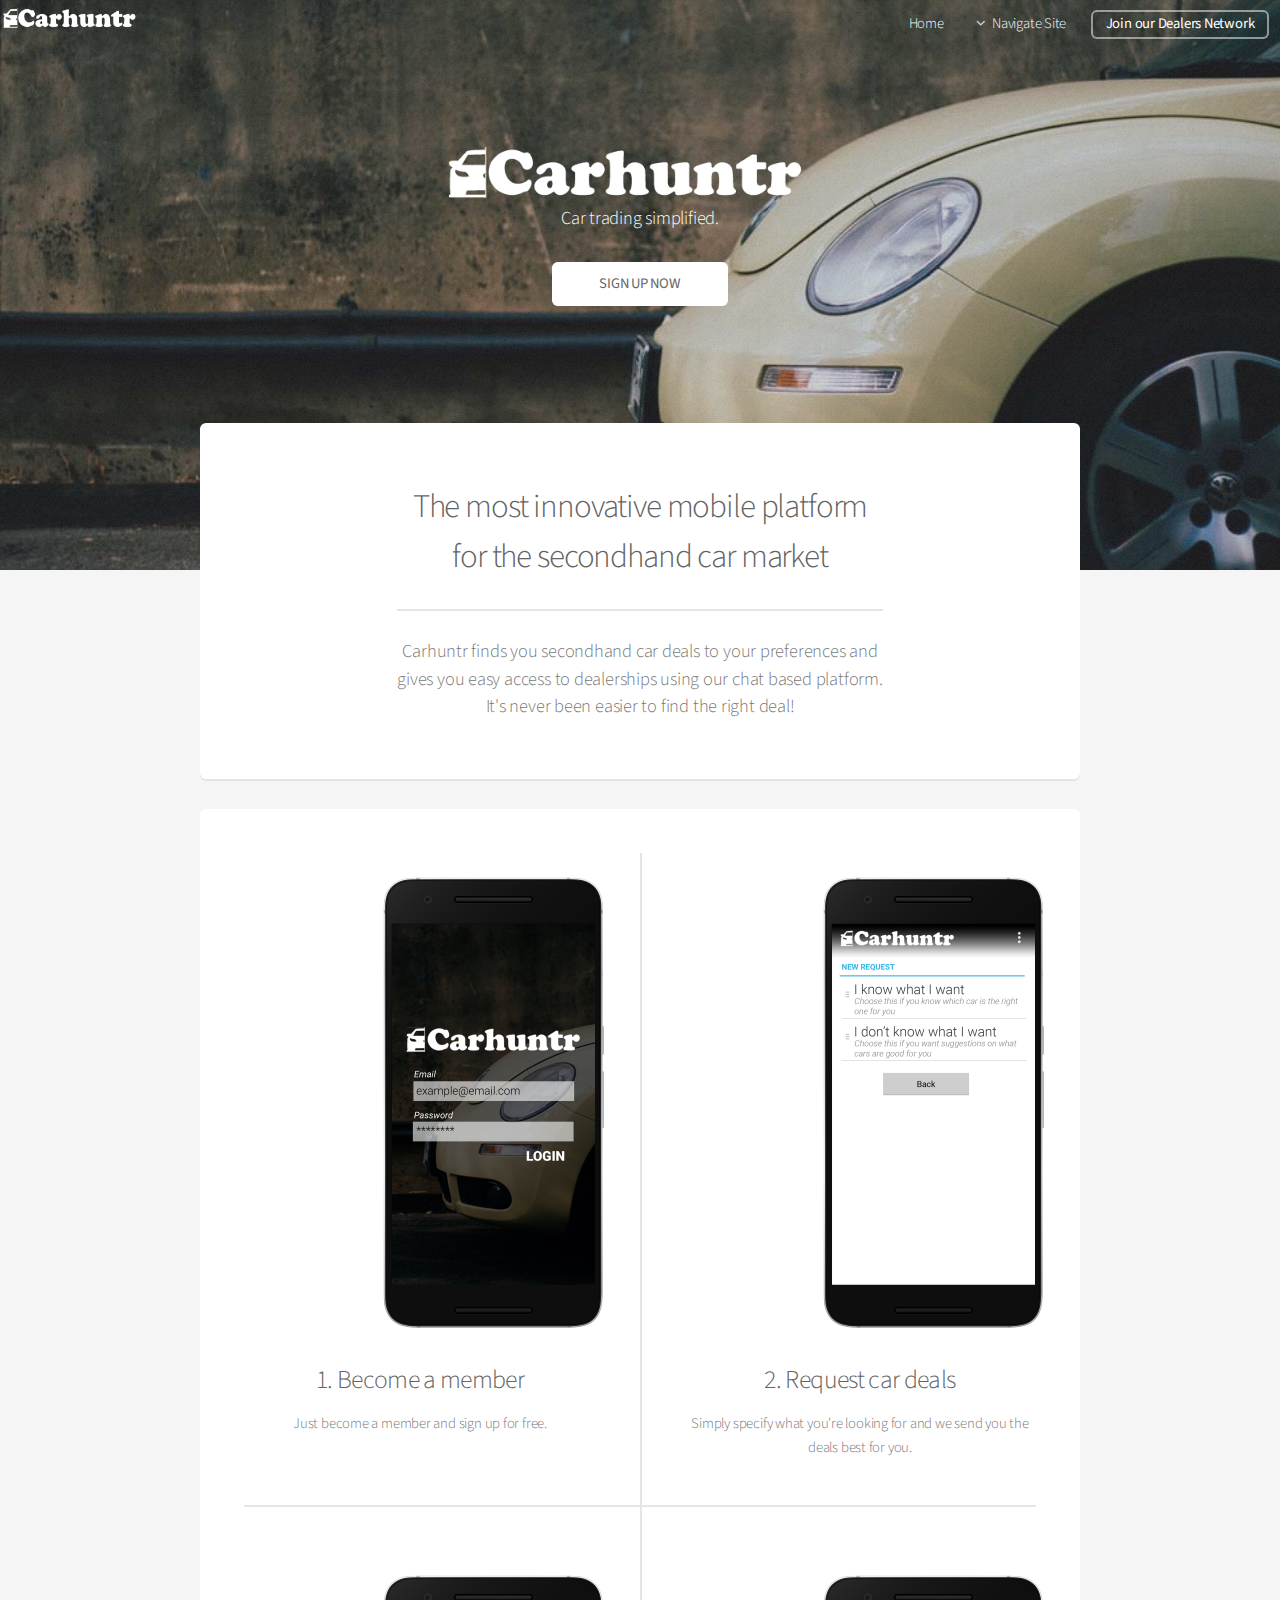
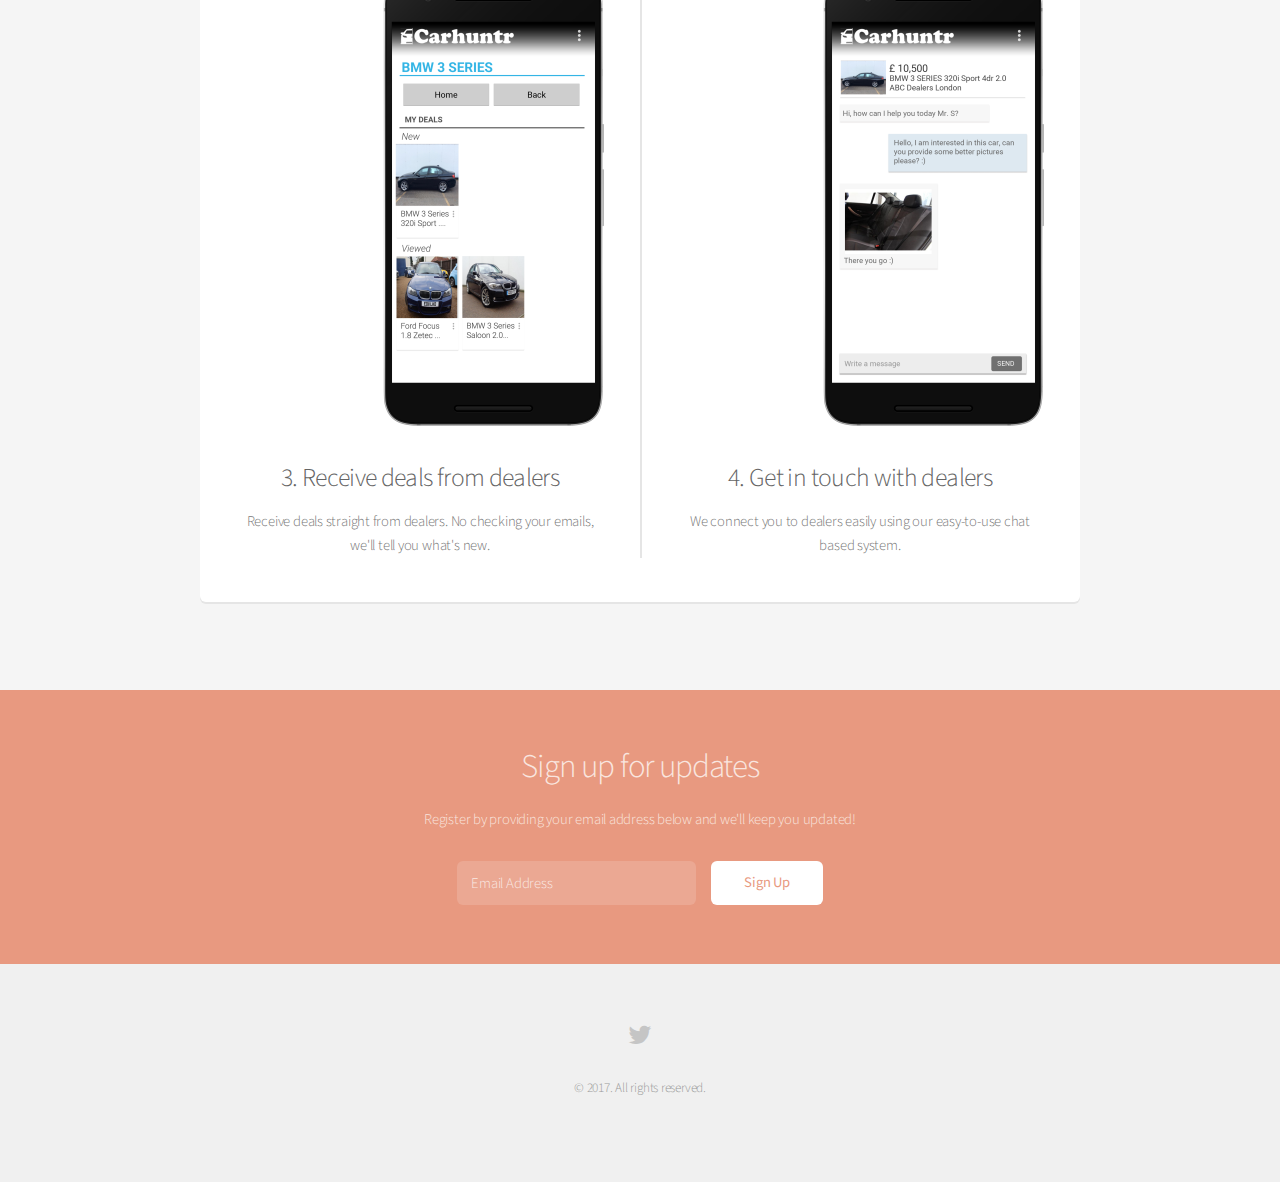
==== commit d20acf27: "desc change" ====
--- a/index.html
+++ b/index.html
@@ -35,7 +35,7 @@
 				<section id="banner">
 					<img src="images/logo1_bw.png" alt="Carhuntr" style="width:400px;height:51px;">
 					<!-- <h2>Carhuntr</h2> -->
-					<p>Car market in your hands.</p>
+					<p>Car trading simplified.</p>
 					<ul class="actions">
 						<li><a href="#cta" class="button special">SIGN UP NOW</a></li>
 						<!-- <li><a href="#" class="button"> For Dealerships</a></li> -->
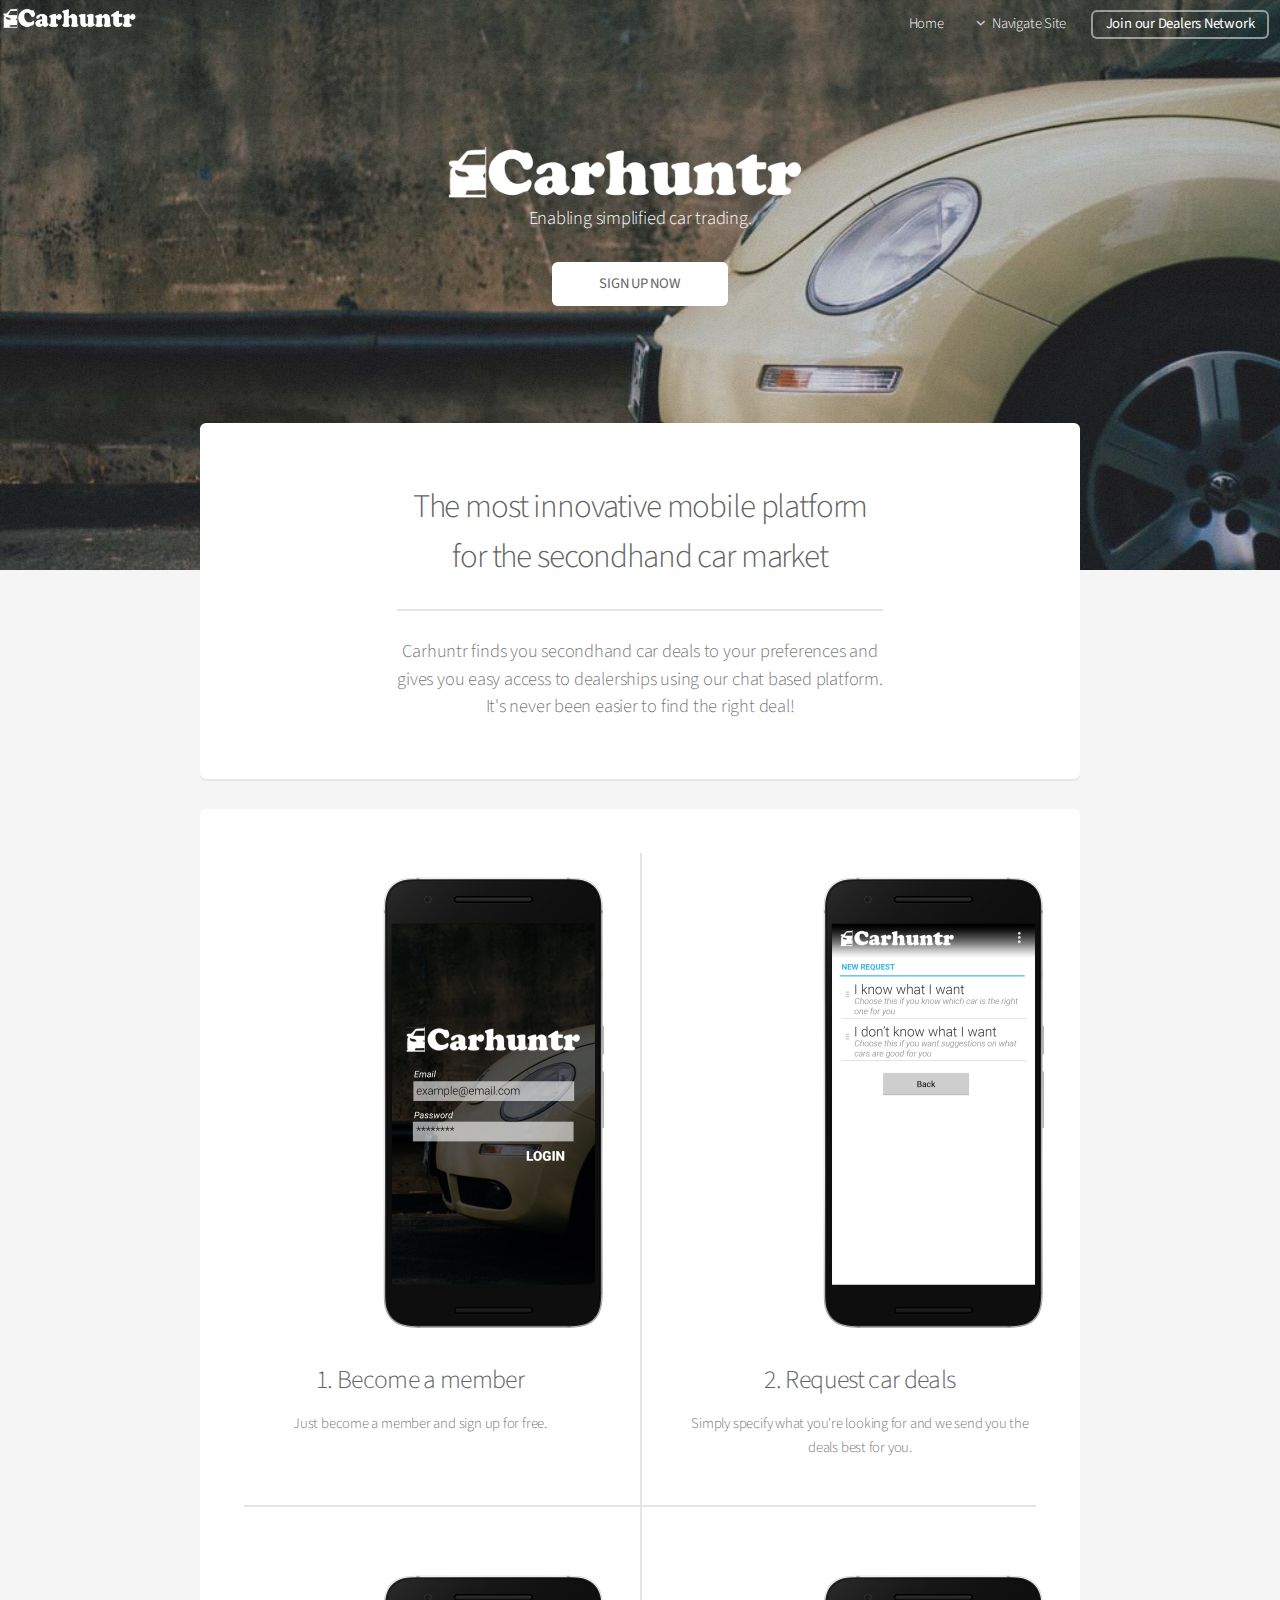
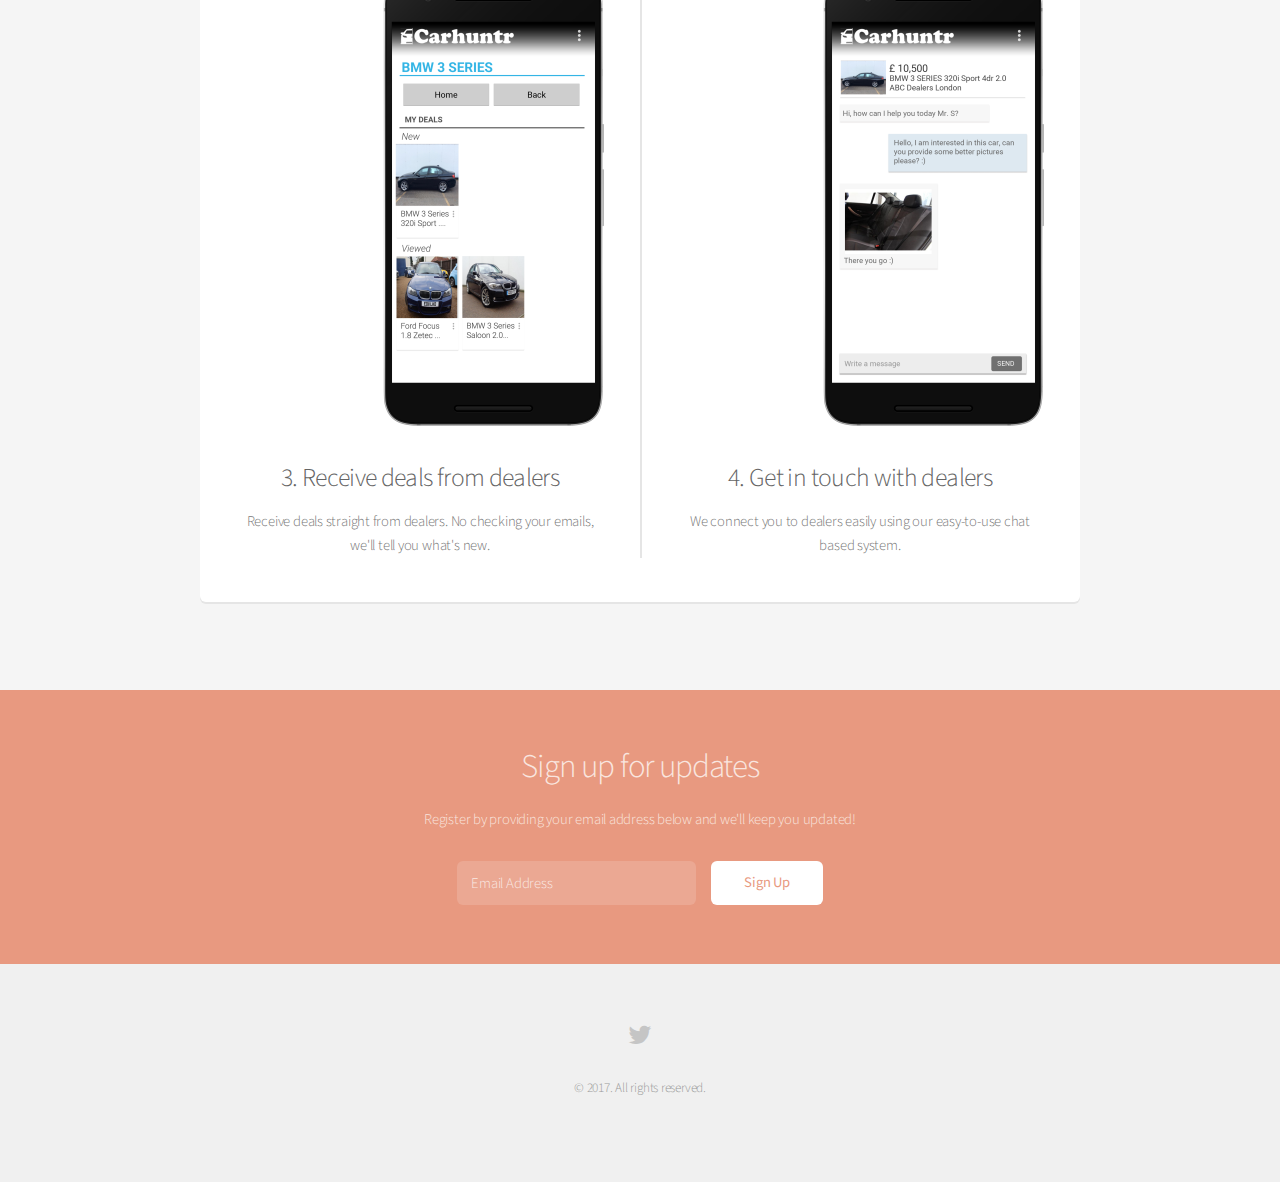
==== commit 8a469f52: "motto change" ====
--- a/index.html
+++ b/index.html
@@ -35,7 +35,7 @@
 				<section id="banner">
 					<img src="images/logo1_bw.png" alt="Carhuntr" style="width:400px;height:51px;">
 					<!-- <h2>Carhuntr</h2> -->
-					<p>Car trading simplified.</p>
+					<p>Enabling simplified car trading.</p>
 					<ul class="actions">
 						<li><a href="#cta" class="button special">SIGN UP NOW</a></li>
 						<!-- <li><a href="#" class="button"> For Dealerships</a></li> -->
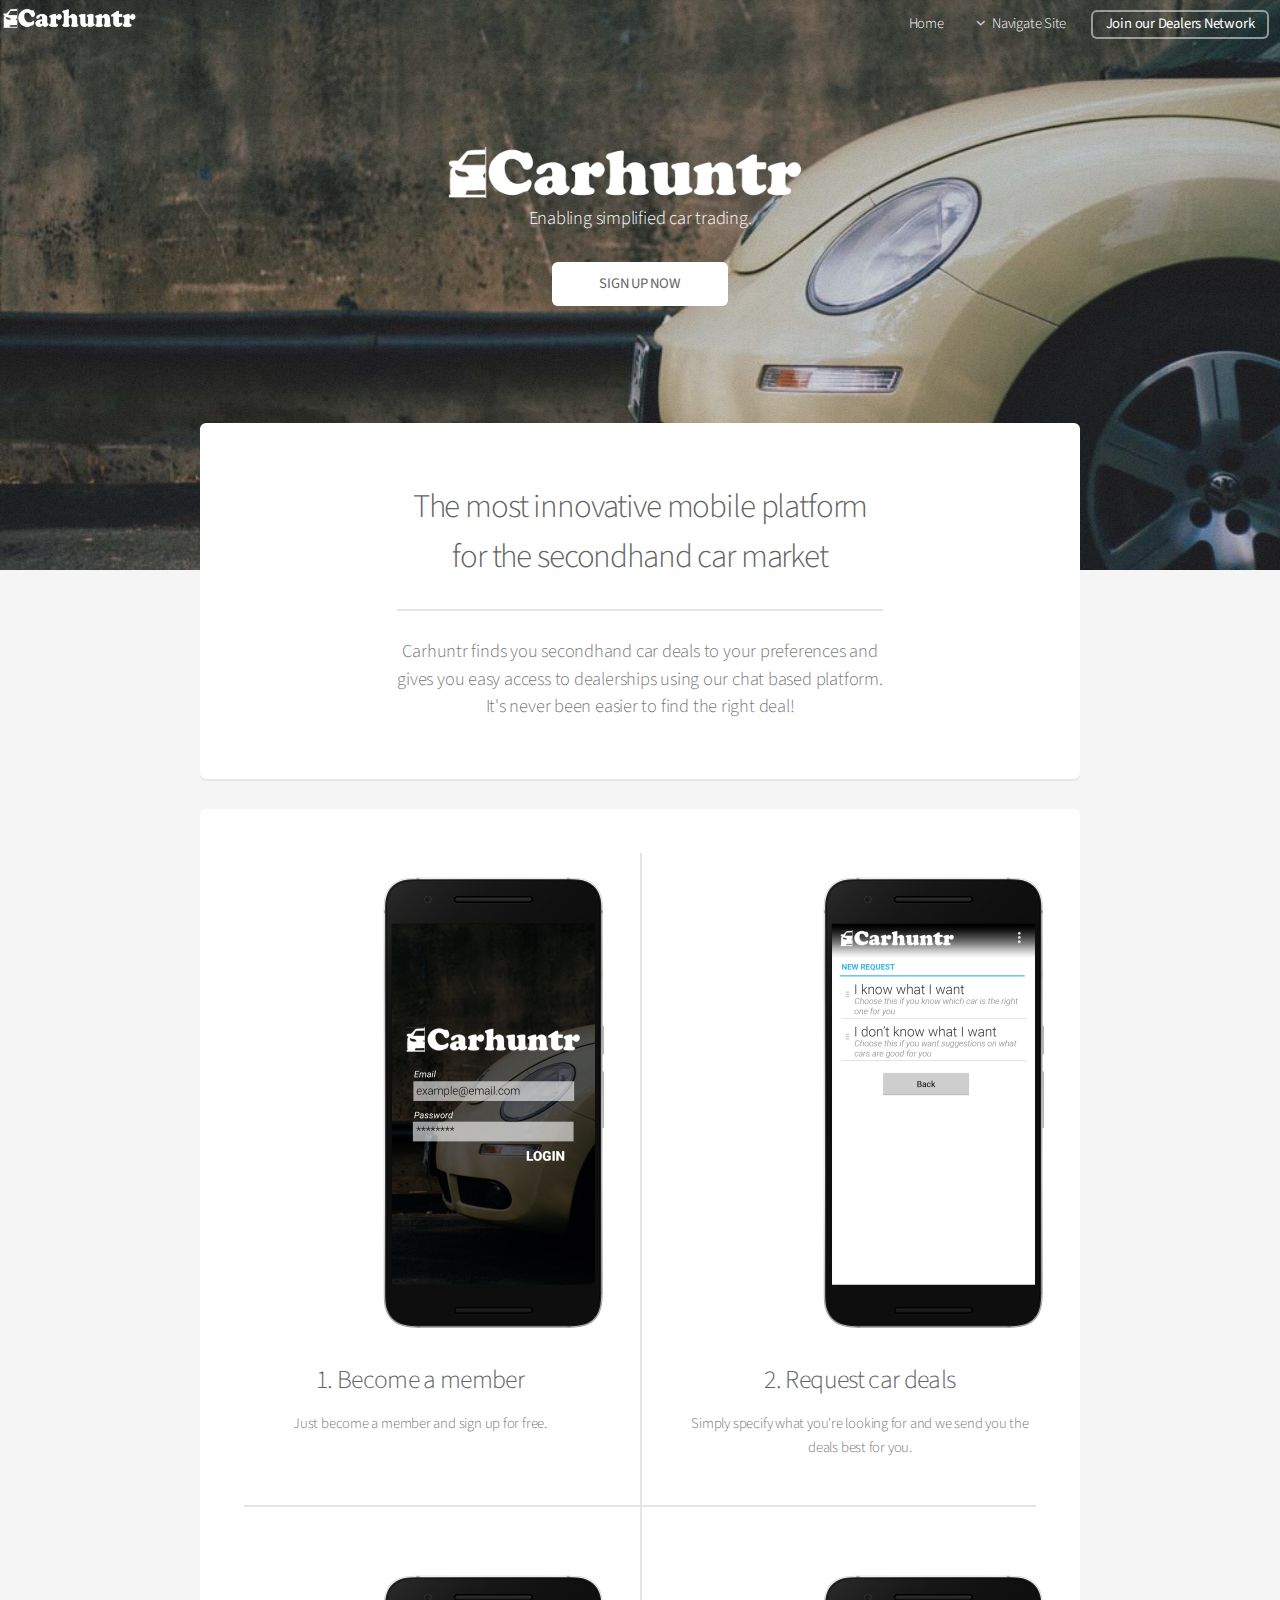
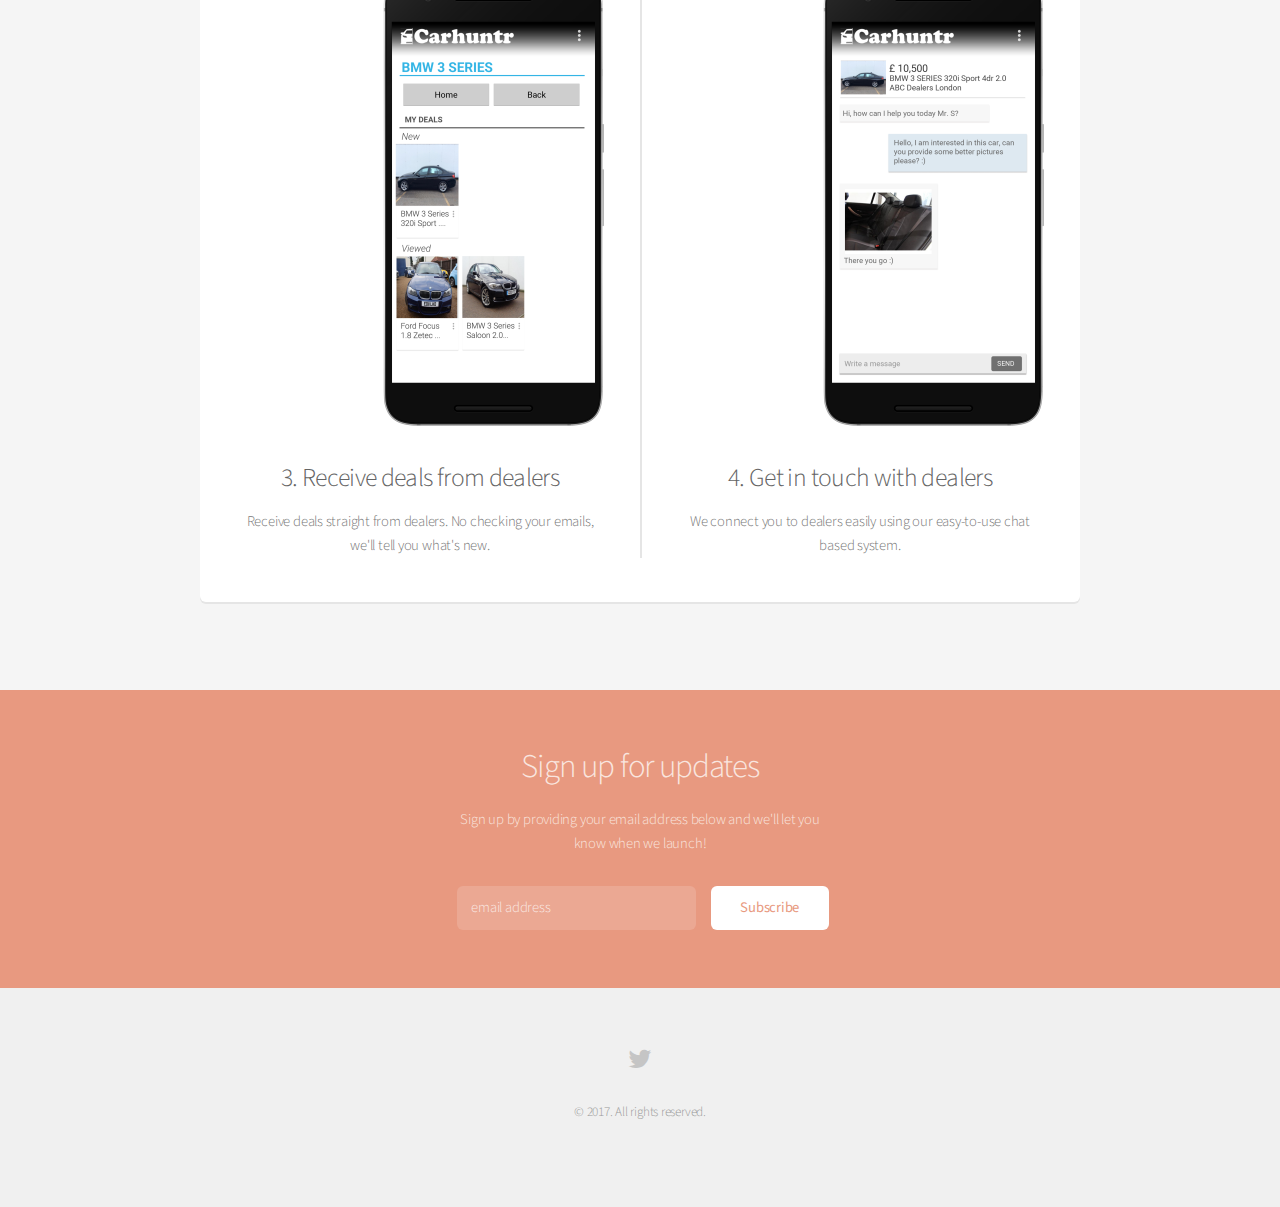
==== commit 4feb9bb9: "Mailchimp form added" ====
--- a/index.html
+++ b/index.html
@@ -1,4 +1,15 @@
 <!DOCTYPE HTML>
+
+<script>
+  (function(i,s,o,g,r,a,m){i['GoogleAnalyticsObject']=r;i[r]=i[r]||function(){
+  (i[r].q=i[r].q||[]).push(arguments)},i[r].l=1*new Date();a=s.createElement(o),
+  m=s.getElementsByTagName(o)[0];a.async=1;a.src=g;m.parentNode.insertBefore(a,m)
+  })(window,document,'script','https://www.google-analytics.com/analytics.js','ga');
+
+  ga('create', 'UA-92180576-1', 'auto');
+  ga('send', 'pageview');
+
+</script>
 
 <html>
 	<head>
@@ -91,8 +102,32 @@
 
 			<!-- CTA -->
 				<section id="cta">
+					
+					<!-- Begin MailChimp Signup Form -->
+					<link href="//cdn-images.mailchimp.com/embedcode/horizontal-slim-10_7.css" rel="stylesheet" type="text/css">
+					<!--<style type="text/css">
+						#mc_embed_signup{background:#fff; clear:left; font:14px Helvetica,Arial,sans-serif; width:100%;}
+						/* Add your own MailChimp form style overrides in your site stylesheet or in this style block.
+						   We recommend moving this block and the preceding CSS link to the HEAD of your HTML file. */
+					</style> -->
+					<div id="mc_embed_signup">
+					<form action="//carhuntr.us15.list-manage.com/subscribe/post?u=a937866ec906970e019d36b29&amp;id=2bcf0d821e" method="post" id="mc-embedded-subscribe-form" name="mc-embedded-subscribe-form" class="validate" target="_blank" novalidate>
+						<h2 for="mce-EMAIL">Sign up for updates</h2>
+						<p>Sign up by providing your email address below and we'll let you know when we launch!</p>						
+						<div id="mc_embed_signup_scroll" class="row uniform 50%">
+							<div class="8u 12u(mobilep)">
+								<input type="email" value="" name="EMAIL" class="email" id="mce-EMAIL" placeholder="email address" required>
+							</div>
+						<!-- real people should not fill this in and expect good things - do not remove this or risk form bot signups-->
+						<div style="position: absolute; left: -5000px;" aria-hidden="true"><input type="text" name="b_a937866ec906970e019d36b29_2bcf0d821e" tabindex="-1" value=""></div>
+						<div class="4u 12u(mobilep)"><input type="submit" value="Subscribe" name="subscribe" id="mc-embedded-subscribe" class="button"></div>
+						</div>
+					</form>
+					</div>
 
-					<h2>Sign up for updates</h2>
+					<!--End mc_embed_signup-->
+					
+					<!--<h2>Sign up for updates</h2>
 					<p>Register by providing your email address below and we'll keep you updated! </p>
 
 					<form>
@@ -104,7 +139,7 @@
 								<input type="submit" value="Sign Up" class="fit" />
 							</div>
 						</div>
-					</form>
+					</form>-->
 
 				</section>
 
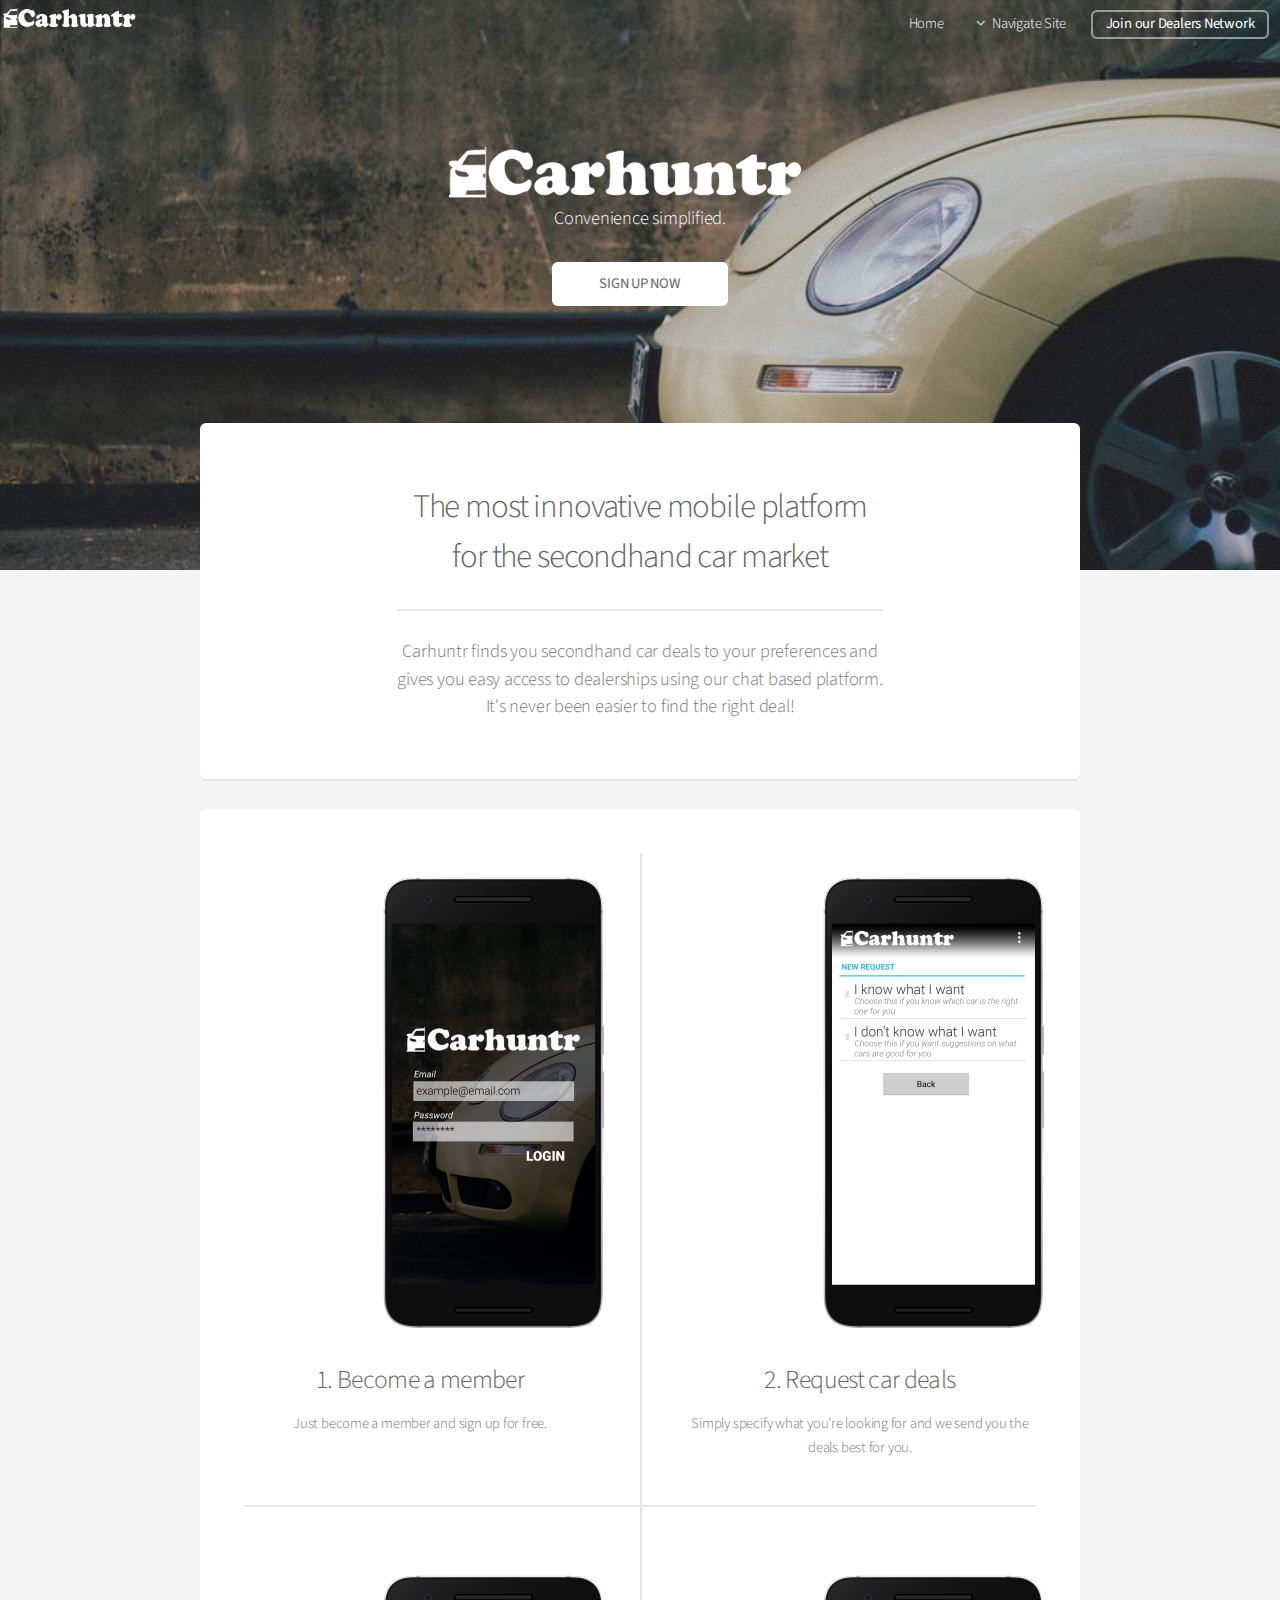
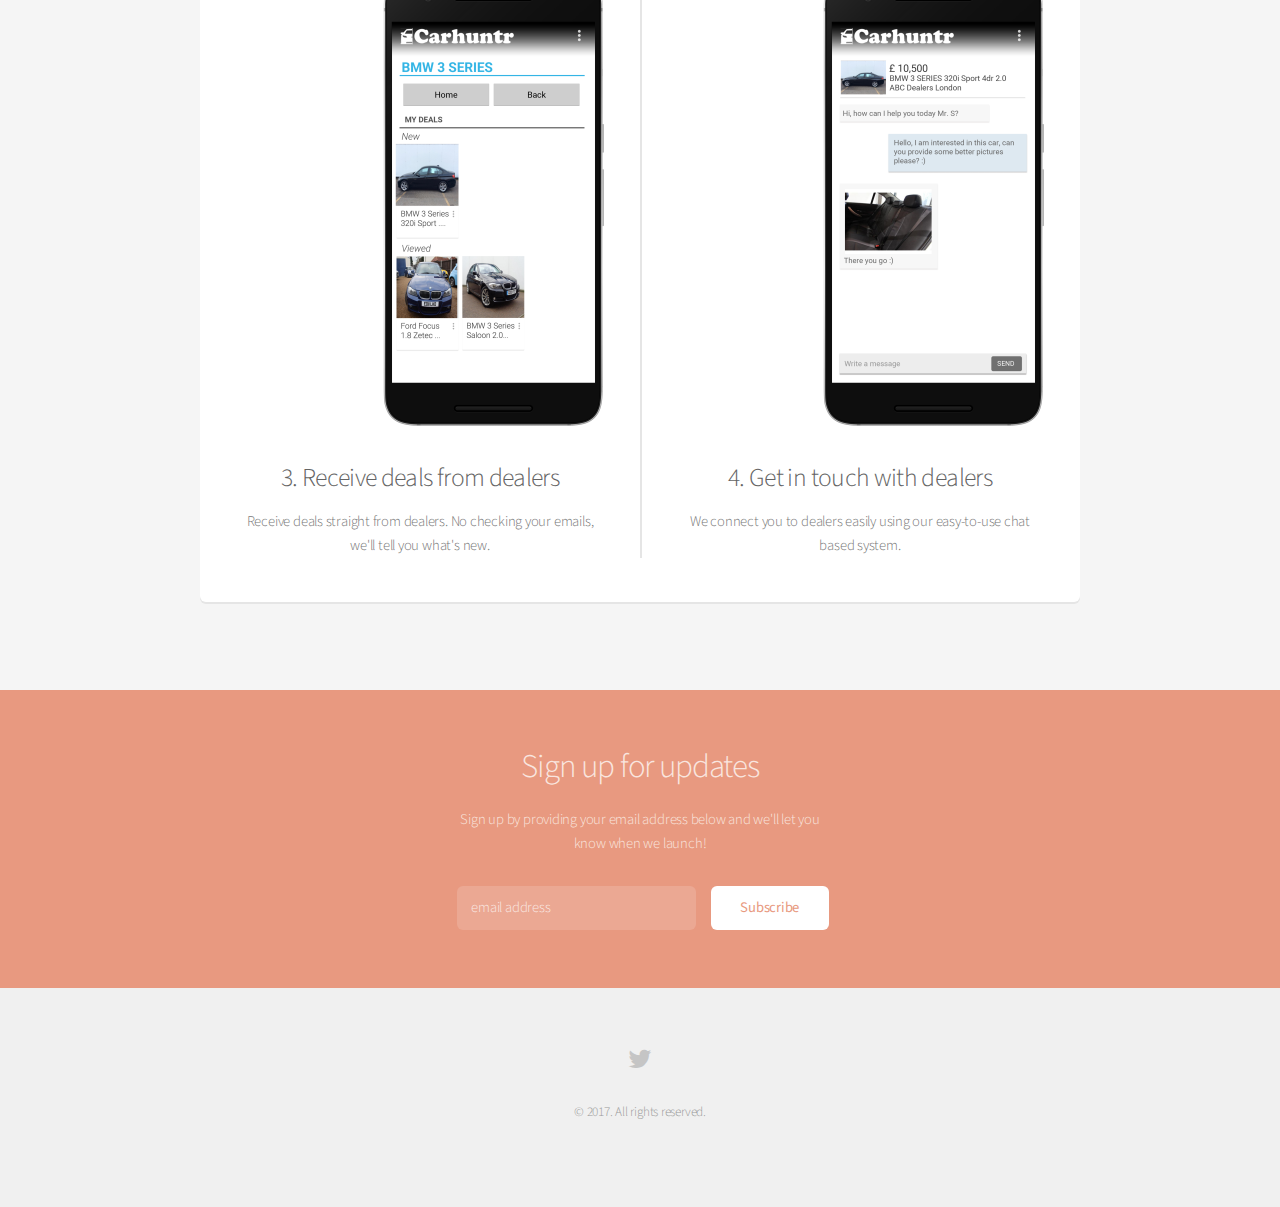
==== commit ead175d2: "Motto changed" ====
--- a/index.html
+++ b/index.html
@@ -46,7 +46,7 @@
 				<section id="banner">
 					<img src="images/logo1_bw.png" alt="Carhuntr" style="width:400px;height:51px;">
 					<!-- <h2>Carhuntr</h2> -->
-					<p>Enabling simplified car trading.</p>
+					<p>Convenience simplified.</p>
 					<ul class="actions">
 						<li><a href="#cta" class="button special">SIGN UP NOW</a></li>
 						<!-- <li><a href="#" class="button"> For Dealerships</a></li> -->
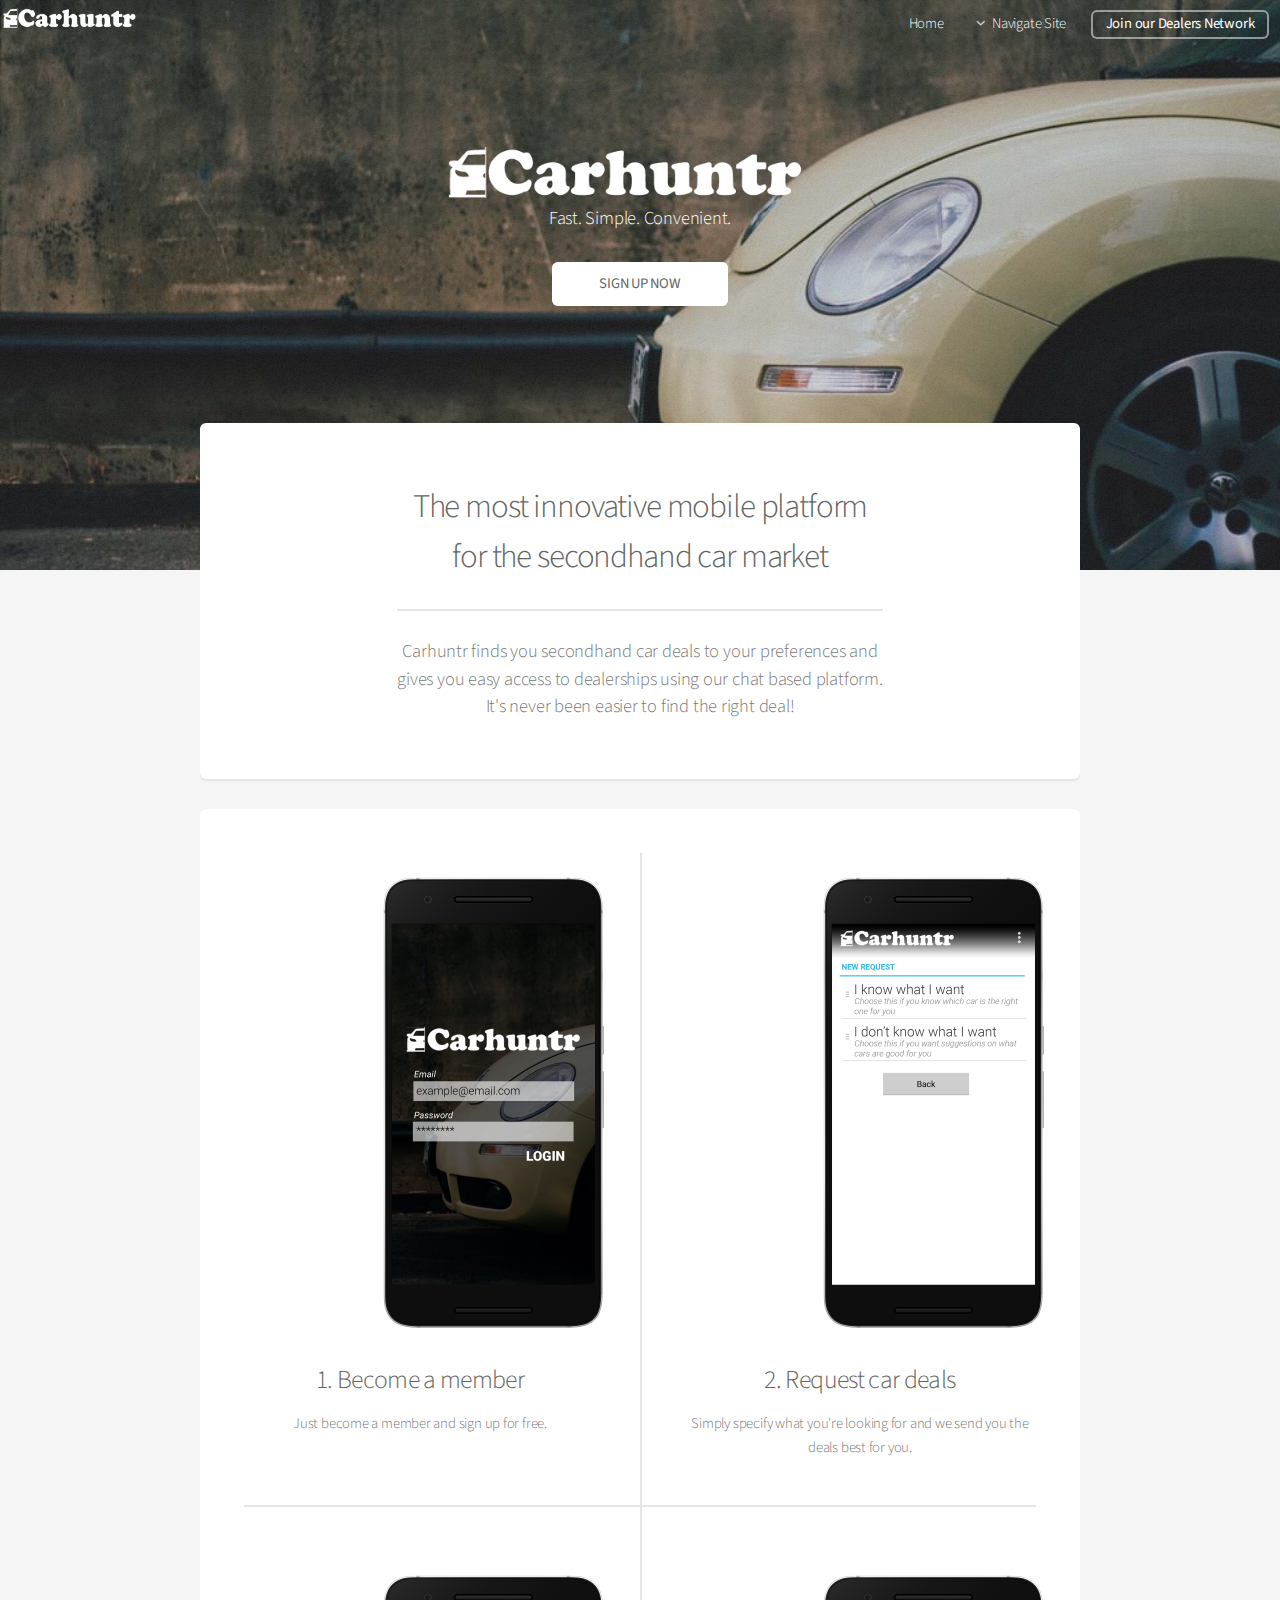
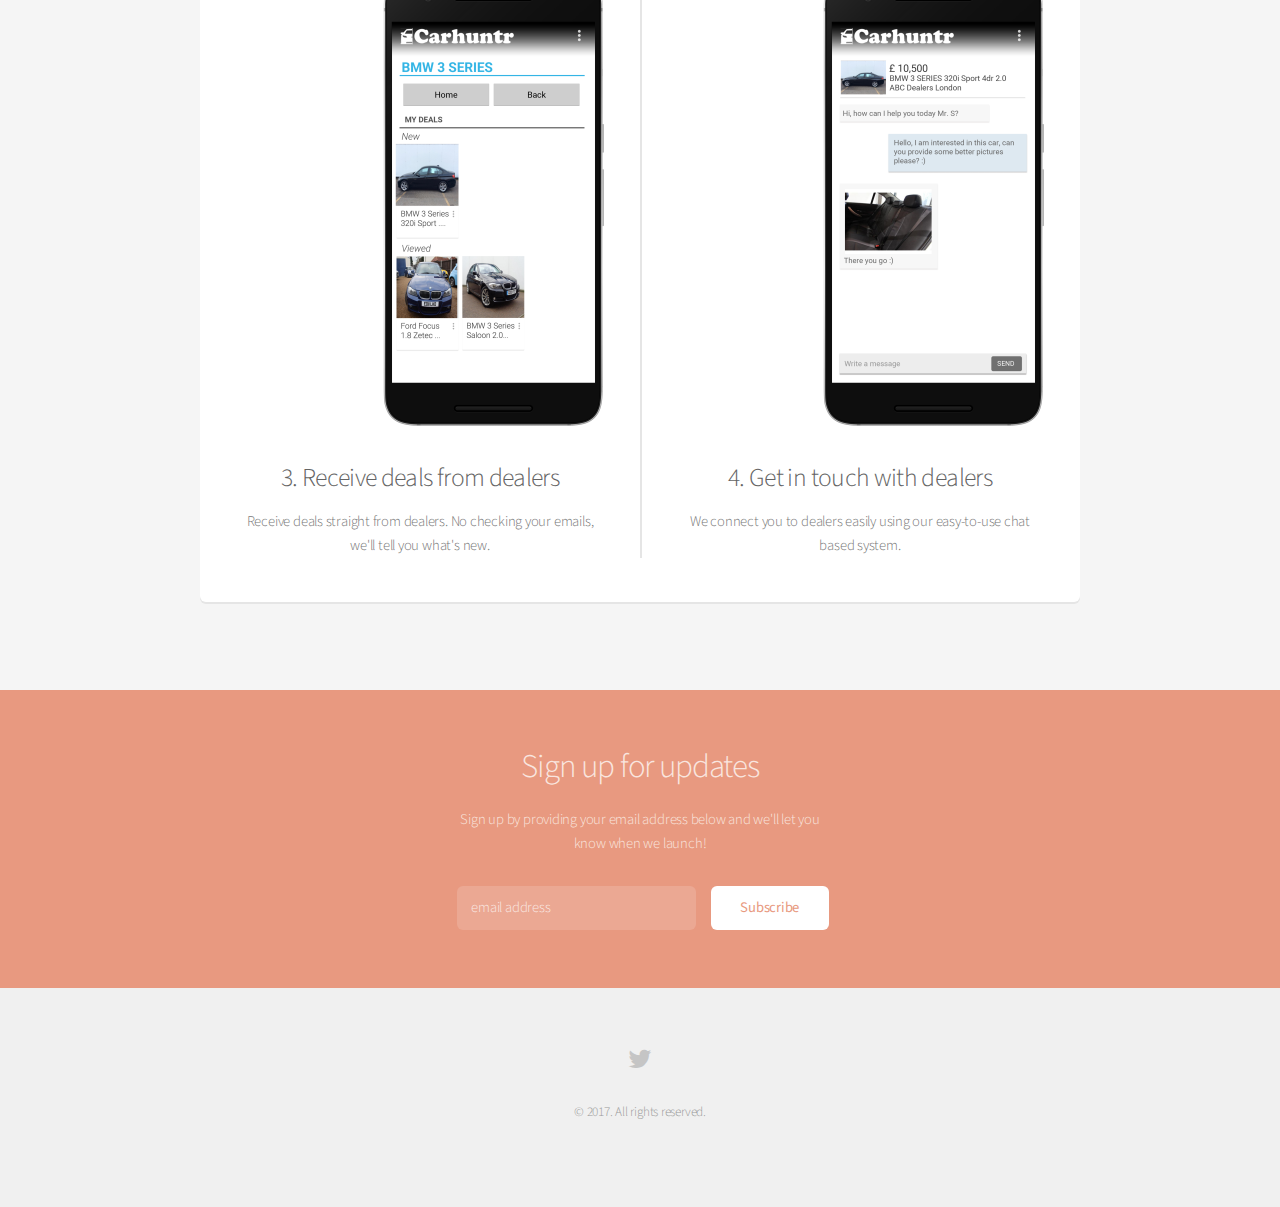
==== commit baed6687: "Motto changed" ====
--- a/index.html
+++ b/index.html
@@ -46,7 +46,7 @@
 				<section id="banner">
 					<img src="images/logo1_bw.png" alt="Carhuntr" style="width:400px;height:51px;">
 					<!-- <h2>Carhuntr</h2> -->
-					<p>Convenience simplified.</p>
+					<p>Fast. Simple. Convenient.</p>
 					<ul class="actions">
 						<li><a href="#cta" class="button special">SIGN UP NOW</a></li>
 						<!-- <li><a href="#" class="button"> For Dealerships</a></li> -->
